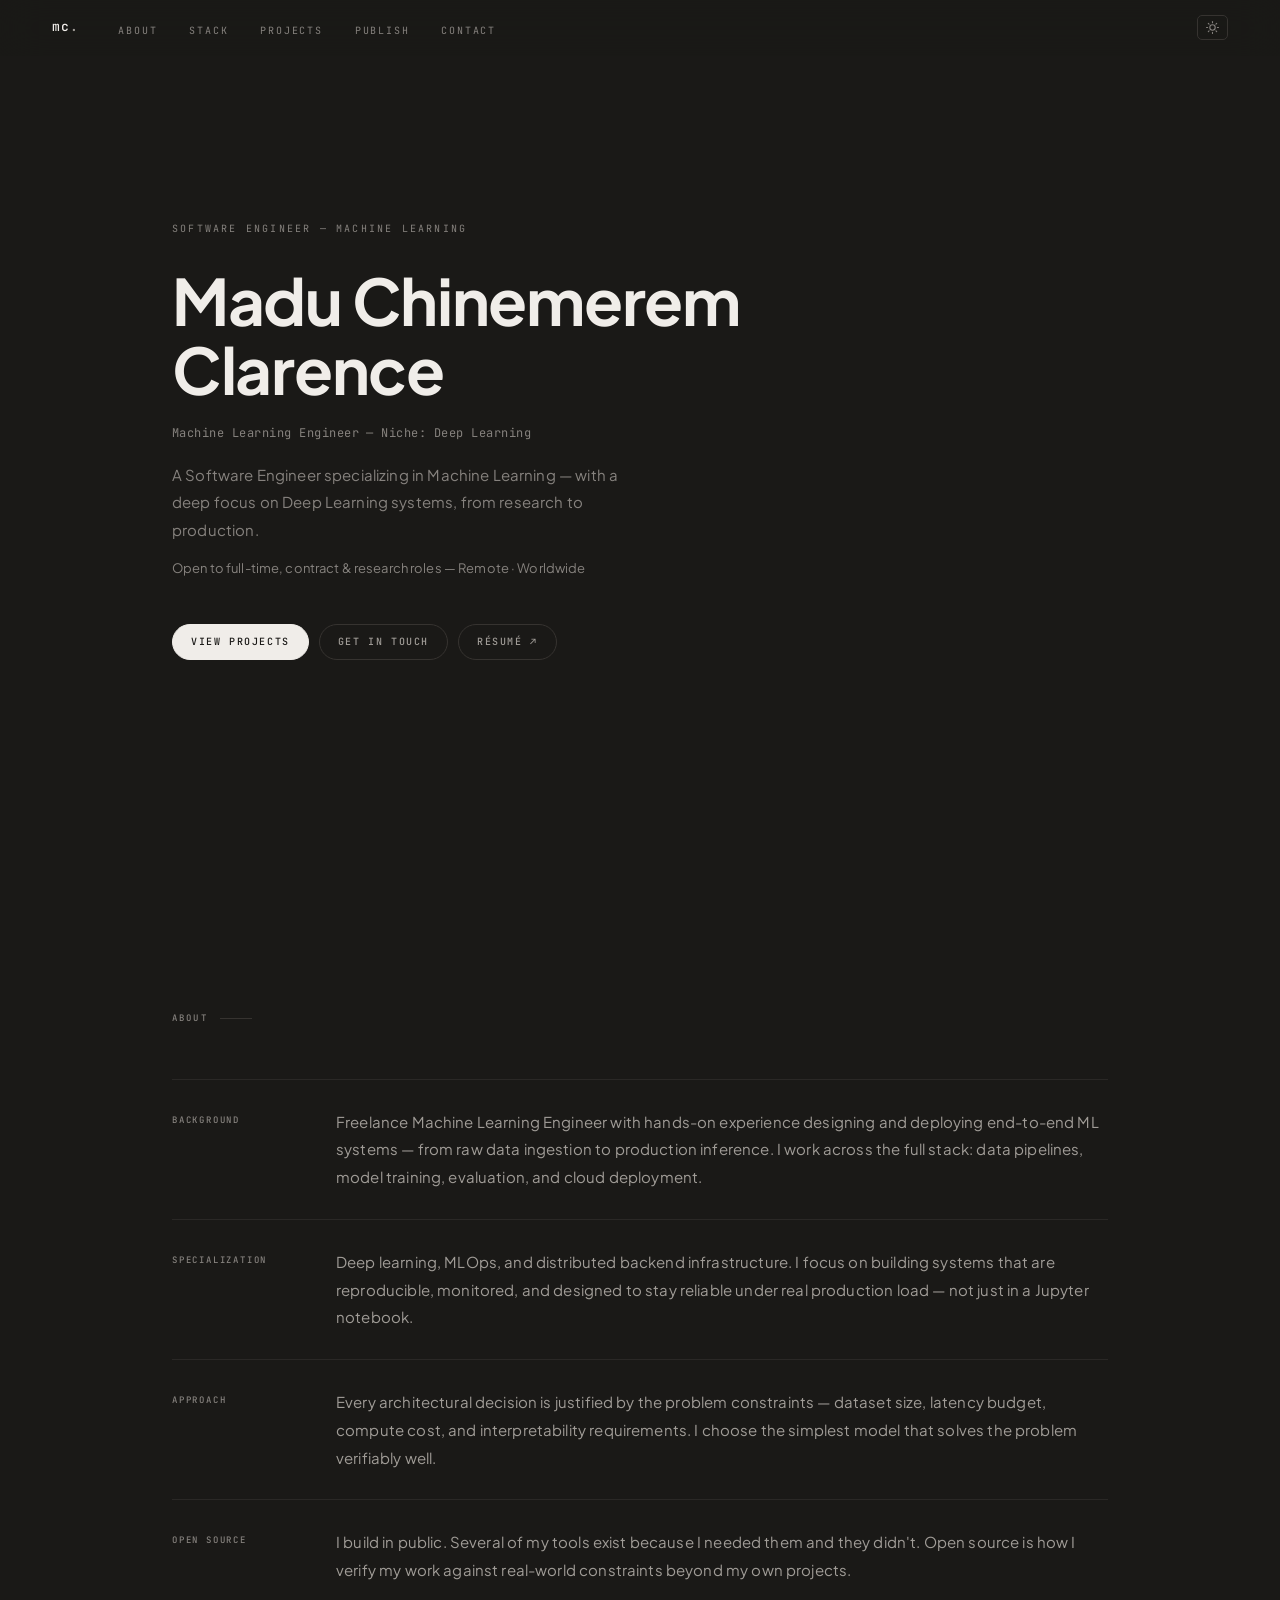
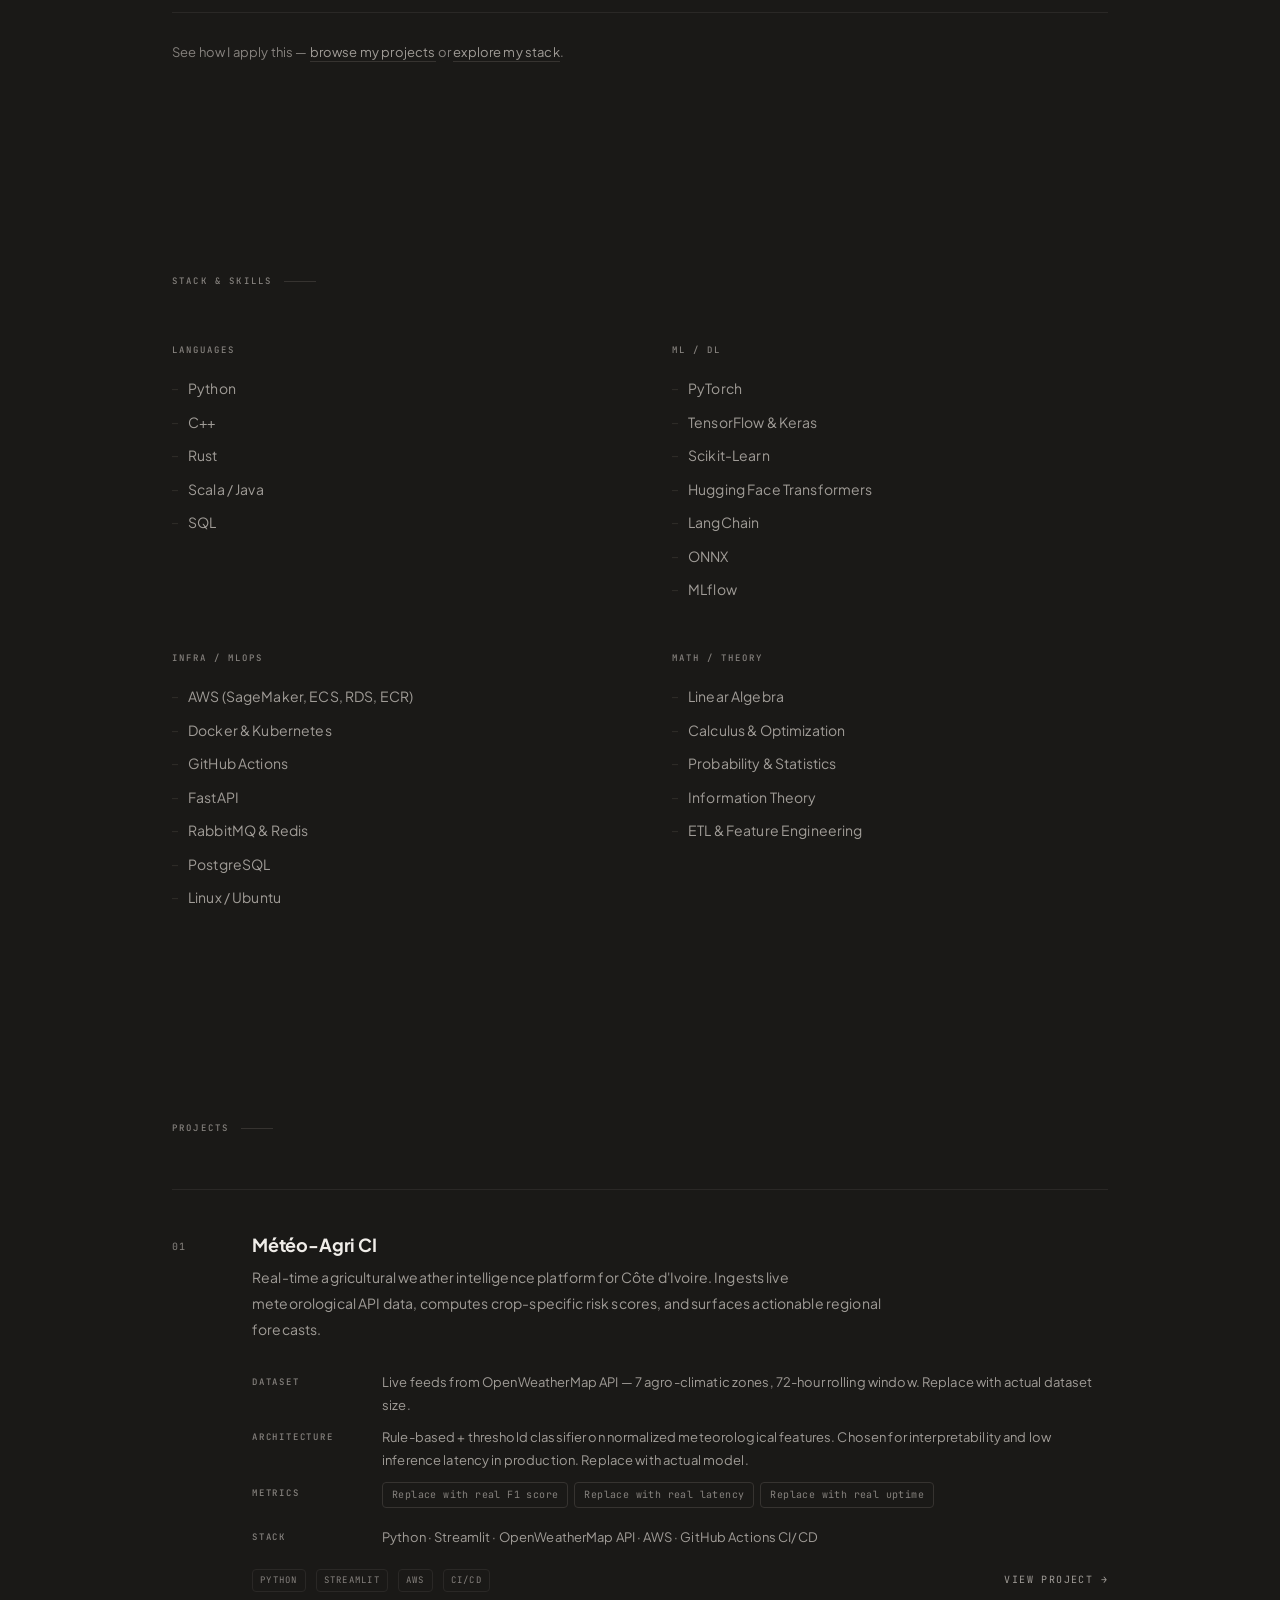
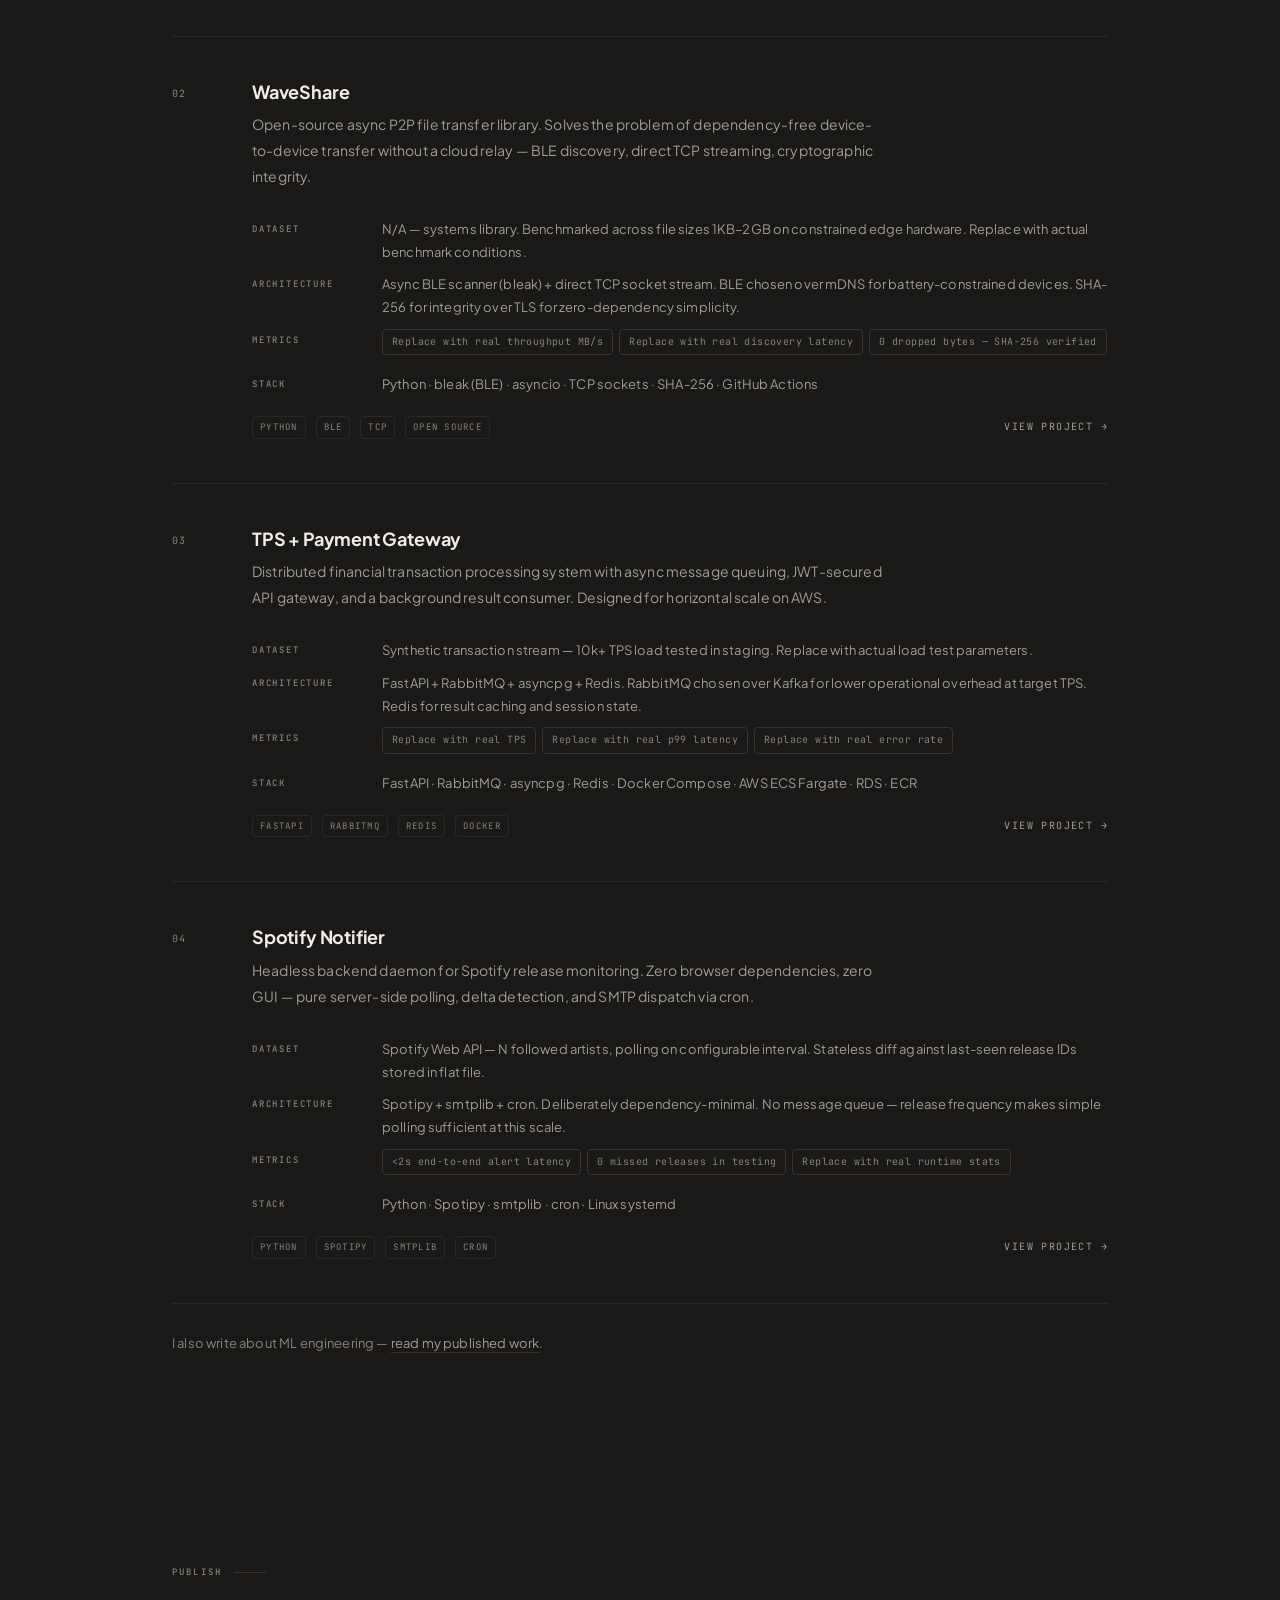
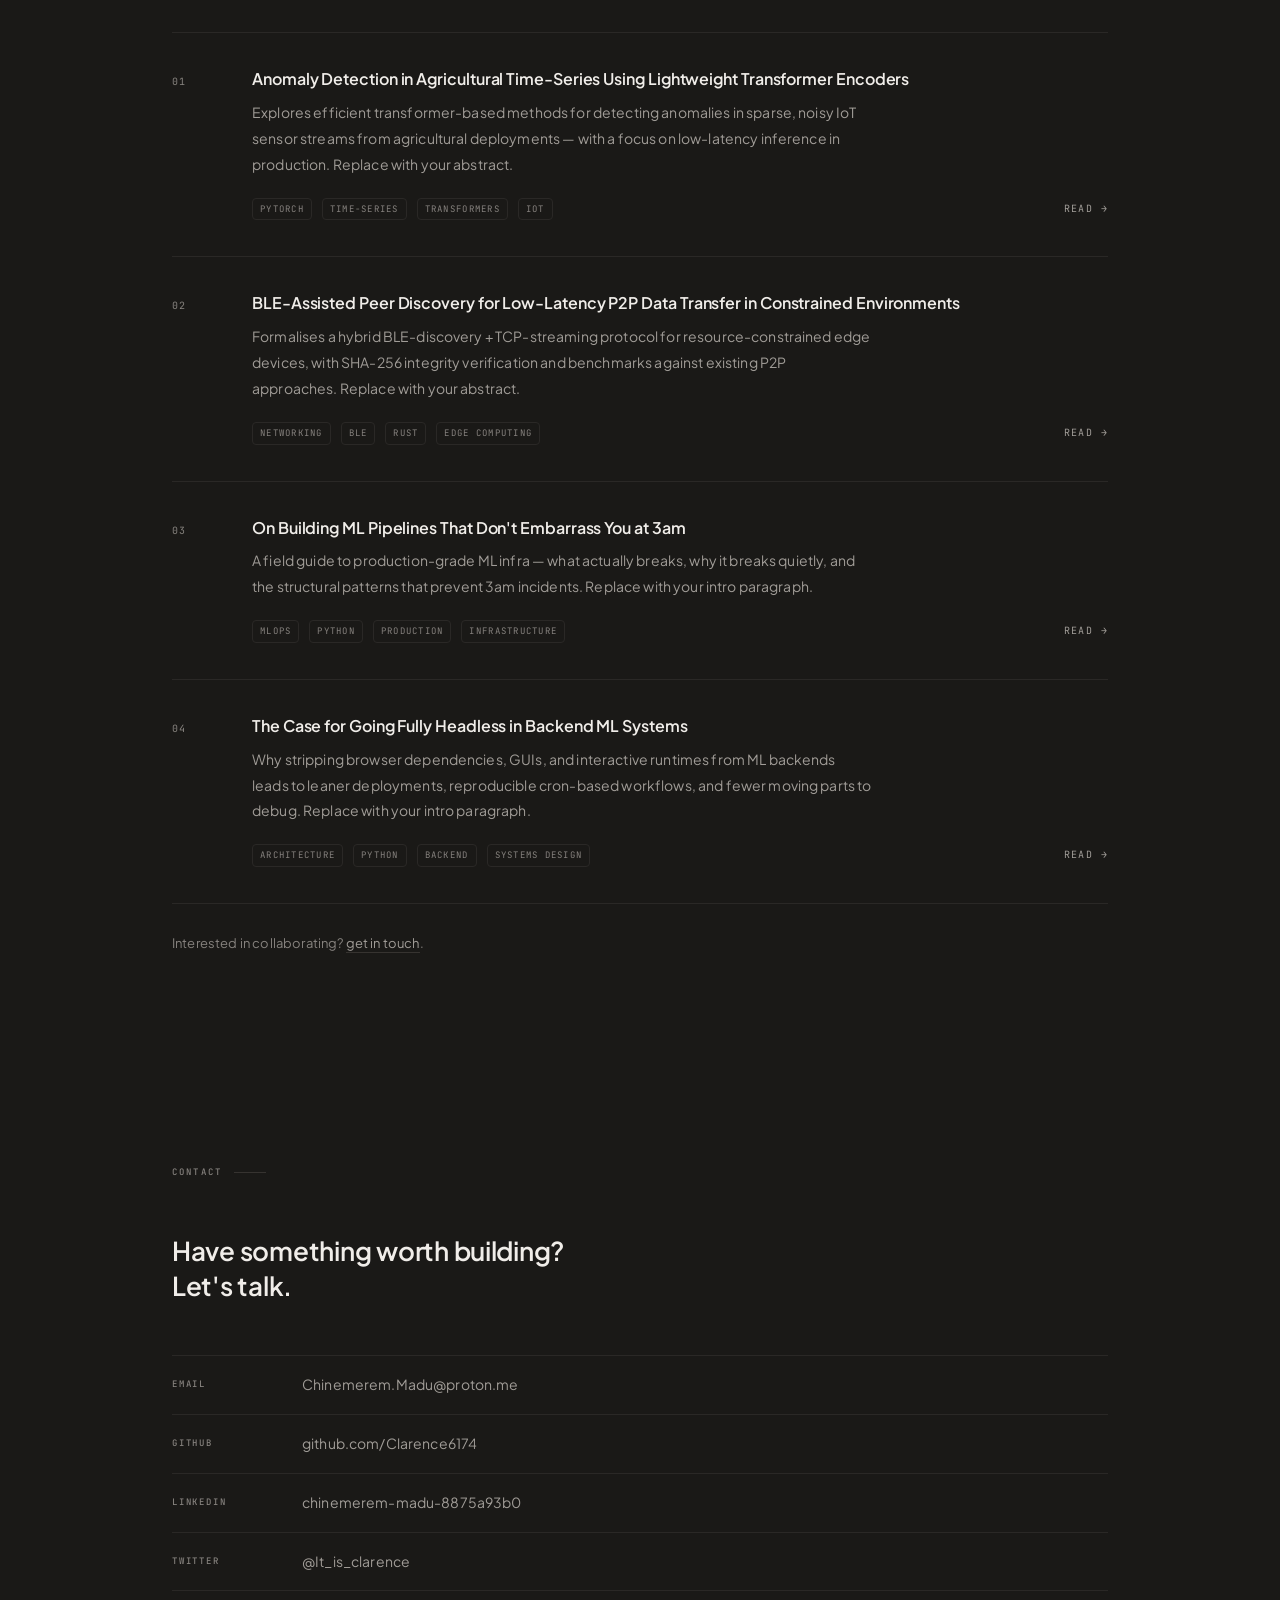
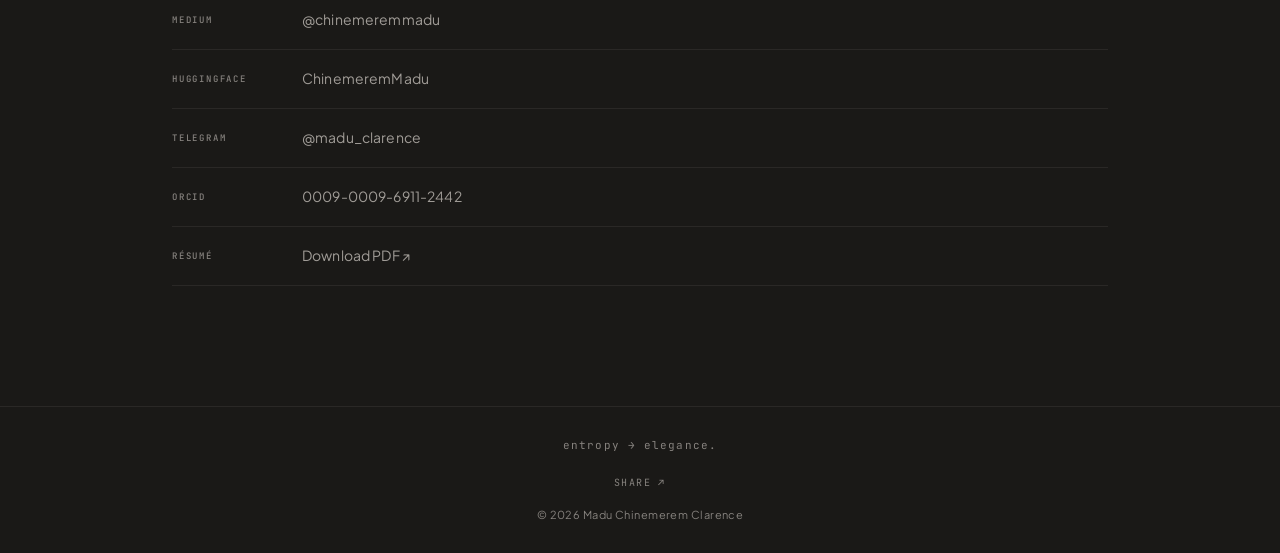
==== index.html @ e1e971b6 "Add llms.txt link to index.html for structured information" ====
<!doctype html>
<html lang="en" data-theme="dark">
  <head>
    <meta charset="UTF-8" />
    <meta name="viewport" content="width=device-width, initial-scale=1.0" />

    <!-- ── TITLE ── -->
    <title>Chinemerem Madu — Machine Learning Engineer</title>

    <!-- ── PRIMARY SEO ── -->
    <meta
      name="description"
      content="Software Engineer · Machine Learning · Deep Learning. End-to-end ML systems, research to production. Open to full-time, contract &amp; research roles."
    />
    <meta
      name="keywords"
      content="Machine Learning Engineer, Freelance ML Engineer, MLOps, Python, Rust, FastAPI, AWS, Docker, AI engineer, deep learning, data pipelines, Chinemerem Madu, Madu Clarence"
    />
    <meta name="author" content="Madu Chinemerem Clarence" />
    <meta
      name="robots"
      content="index, follow, max-snippet:-1, max-image-preview:large, max-video-preview:-1"
    />
    <meta name="referrer" content="no-referrer-when-downgrade" />
    <meta name="format-detection" content="telephone=no" />
    <link rel="canonical" href="https://chinemeremmadu.vercel.app/" />
    <link rel="sitemap" type="application/xml" href="/sitemap.xml" />
    <link rel="llms" type="text/plain" href="/llms.txt" />

    <!-- ── OPEN GRAPH ── -->
    <meta property="og:type" content="website" />
    <meta property="og:url" content="https://chinemeremmadu.vercel.app/" />
    <meta
      property="og:title"
      content="Chinemerem Madu — Freelance Machine Learning Engineer"
    />
    <meta
      property="og:description"
      content="Software Engineer · ML · Deep Learning. End-to-end ML systems from research to production. Open to full-time, contract &amp; research roles."
    />
    <meta
      property="og:image"
      content="https://chinemeremmadu.vercel.app/clarence_icon.png"
    />
    <meta
      property="og:image:secure_url"
      content="https://chinemeremmadu.vercel.app/clarence_icon.png"
    />
    <meta property="og:image:type" content="image/png" />
    <meta property="og:image:width" content="1200" />
    <meta property="og:image:height" content="630" />
    <meta
      property="og:image:alt"
      content="Chinemerem Madu — Freelance ML Engineer portfolio"
    />
    <meta property="og:locale" content="en_US" />
    <meta property="og:site_name" content="Madu Chinemerem Clarence" />

    <!-- ── TWITTER CARD ── -->
    <meta name="twitter:card" content="summary_large_image" />
    <meta name="twitter:site" content="@It_is_clarence" />
    <meta name="twitter:creator" content="@It_is_clarence" />
    <meta
      name="twitter:title"
      content="Chinemerem Madu — Freelance Machine Learning Engineer"
    />
    <meta
      name="twitter:description"
      content="Software Engineer · ML · Deep Learning. End-to-end ML systems from research to production. Open to full-time, contract &amp; research roles."
    />
    <meta
      name="twitter:image"
      content="https://chinemeremmadu.vercel.app/clarence_icon.png"
    />
    <meta
      name="twitter:image:alt"
      content="Chinemerem Madu — Freelance ML Engineer portfolio"
    />

    <!-- ── JSON-LD STRUCTURED DATA ── -->
    <script type="application/ld+json">
      [
        {
          "@context": "https://schema.org",
          "@type": "Person",
          "@id": "https://chinemeremmadu.vercel.app/#person",
          "name": "Madu Chinemerem Clarence",
          "alternateName": ["Chinemerem Madu", "Clarence Madu"],
          "url": "https://chinemeremmadu.vercel.app/",
          "image": "https://chinemeremmadu.vercel.app/clarence_icon.png",
          "sameAs": [
            "https://github.com/Clarence6174",
            "https://www.linkedin.com/in/chinemerem-madu-8875a93b0",
            "https://twitter.com/It_is_clarence",
            "https://medium.com/@chinemeremmadu",
            "https://huggingface.co/ChinemeremMadu",
            "https://orcid.org/0009-0009-6911-2442",
            "https://t.me/madu_clarence"
          ],
          "jobTitle": "Freelance Machine Learning Engineer",
          "worksFor": { "@type": "Organization", "name": "Self-employed" },
          "knowsAbout": [
            "Machine Learning",
            "MLOps",
            "Python",
            "Rust",
            "FastAPI",
            "AWS",
            "Docker",
            "Deep Learning",
            "NLP",
            "Computer Vision"
          ],
          "email": "mailto:Chinemerem.Madu@proton.me",
          "description": "Software Engineer specializing in Machine Learning with a niche in Deep Learning. Builds end-to-end ML systems, production pipelines, and distributed backend infrastructure."
        },
        {
          "@context": "https://schema.org",
          "@type": "WebSite",
          "@id": "https://chinemeremmadu.vercel.app/#website",
          "url": "https://chinemeremmadu.vercel.app/",
          "name": "Madu Chinemerem Clarence",
          "author": { "@id": "https://chinemeremmadu.vercel.app/#person" },
          "inLanguage": "en-US"
        }
      ]
    </script>

    <!-- ── SEARCH CONSOLE ── -->
    <meta
      name="google-site-verification"
      content="XOJqDyBX9UFAQw4oq5O9BoTKcjI_wvlG_3lU-6yihus"
    />
    <!-- Bing: verify via Microsoft Clarity → Settings → Integrations → Bing Webmaster Tools -->

    <!-- ── PERFORMANCE ── -->
    <link rel="preconnect" href="https://fonts.googleapis.com" />
    <link rel="preconnect" href="https://fonts.gstatic.com" crossorigin />
    <link rel="dns-prefetch" href="https://www.clarity.ms" />
    <link rel="dns-prefetch" href="https://github.com" />
    <link rel="dns-prefetch" href="https://huggingface.co" />
    <link rel="dns-prefetch" href="https://medium.com" />

    <!-- Async font load — non-blocking -->
    <link
      rel="stylesheet"
      href="https://fonts.googleapis.com/css2?family=Plus+Jakarta+Sans:ital,wght@0,400;0,500;0,600;0,700;1,400&family=JetBrains+Mono:wght@400;500;600&display=swap"
      media="print"
      onload="this.media = 'all'"
    />
    <noscript>
      <link
        rel="stylesheet"
        href="https://fonts.googleapis.com/css2?family=Plus+Jakarta+Sans:ital,wght@0,400;0,500;0,600;0,700;1,400&family=JetBrains+Mono:wght@400;500;600&display=swap"
      />
    </noscript>

    <!-- ── FAVICON PACKAGE ── -->
    <link rel="icon" type="image/png" sizes="32x32" href="clarence_icon.png" />
    <link rel="icon" type="image/png" sizes="16x16" href="clarence_icon.png" />
    <link rel="apple-touch-icon" sizes="180x180" href="clarence_icon.png" />
    <link rel="shortcut icon" type="image/png" href="clarence_icon.png" />
    <meta name="theme-color" content="#1a1917" />
    <meta
      name="theme-color"
      content="#faf9f7"
      media="(prefers-color-scheme: light)"
    />
    <meta name="msapplication-TileColor" content="#1a1917" />
    <meta name="msapplication-TileImage" content="clarence_icon.png" />

    <!-- ── CRITICAL: theme before first paint (prevents flash) ── -->
    <script>
      (function () {
        var saved = localStorage.getItem("mc-theme") || "dark";
        document.documentElement.setAttribute("data-theme", saved);
      })();
    </script>

    <style>
      /* ─────────────────────────────────────────
       RESET
    ───────────────────────────────────────── */
      *,
      *::before,
      *::after {
        box-sizing: border-box;
        margin: 0;
        padding: 0;
      }

      /* ─────────────────────────────────────────
       TOKENS — DARK
    ───────────────────────────────────────── */
      :root,
      html[data-theme="dark"] {
        --bg: #1a1917;
        --bg-nav: rgba(26, 25, 23, 0.92);
        --text: #f0ede9;
        --text-mid: #a09c97;
        --text-dim: #86827e;
        --border: #2a2826;
        --border-hi: #363330;
      }

      /* ─────────────────────────────────────────
       TOKENS — LIGHT
    ───────────────────────────────────────── */
      html[data-theme="light"] {
        --bg: #faf9f7;
        --bg-nav: rgba(250, 249, 247, 0.93);
        --text: #1a1816;
        --text-mid: #4a4744;
        --text-dim: #5a5754;
        --border: #e0dbd6;
        --border-hi: #ccc8c3;
      }

      /* ─────────────────────────────────────────
       BASE
    ───────────────────────────────────────── */
      html {
        scroll-behavior: smooth;
      }

      body {
        background: var(--bg);
        color: var(--text);
        font-family: "Plus Jakarta Sans", Arial, sans-serif;
        font-size: 16px;
        line-height: 1.85;
        letter-spacing: 0.01em;
        -webkit-font-smoothing: antialiased;
        -moz-osx-font-smoothing: grayscale;
        overflow-x: hidden;
        transition:
          background 0.3s ease,
          color 0.3s ease;
      }

      /* Scrollbar */
      ::-webkit-scrollbar {
        width: 4px;
      }
      ::-webkit-scrollbar-track {
        background: var(--bg);
      }
      ::-webkit-scrollbar-thumb {
        background: var(--border-hi);
        border-radius: 2px;
      }

      /* Selection */
      ::selection {
        background: var(--text);
        color: var(--bg);
      }

      /* ─────────────────────────────────────────
       SKIP LINK
    ───────────────────────────────────────── */
      .skip-link {
        position: absolute;
        top: -100%;
        left: 12px;
        background: var(--text);
        color: var(--bg);
        padding: 8px 16px;
        font-size: 11px;
        font-family: "JetBrains Mono", monospace;
        text-decoration: none;
        z-index: 9999;
      }
      .skip-link:focus {
        top: 12px;
      }

      /* ─────────────────────────────────────────
       NAV
    ───────────────────────────────────────── */
      nav {
        position: fixed;
        top: 0;
        left: 0;
        right: 0;
        z-index: 200;
        display: flex;
        align-items: center;
        justify-content: space-between;
        padding: 0 52px;
        height: 56px;
        background: var(--bg-nav);
        backdrop-filter: blur(20px);
        -webkit-backdrop-filter: blur(20px);
        border-bottom: 1px solid transparent;
        transition:
          border-color 0.3s ease,
          background 0.3s ease;
      }
      nav.scrolled {
        border-bottom-color: var(--border);
      }

      .nav-left {
        display: flex;
        align-items: center;
        gap: 40px;
      }

      .nav-logo {
        font-family: "JetBrains Mono", monospace;
        font-size: 13px;
        font-weight: 500;
        color: var(--text);
        text-decoration: none;
        letter-spacing: 0.06em;
      }
      .nav-logo .dot {
        color: var(--text-mid);
      }

      .nav-links {
        display: flex;
        gap: 32px;
        list-style: none;
      }
      .nav-links a {
        font-family: "JetBrains Mono", monospace;
        font-size: 10px;
        font-weight: 400;
        letter-spacing: 0.18em;
        text-transform: uppercase;
        color: var(--text-dim);
        text-decoration: none;
        transition: color 0.15s;
      }
      .nav-links a:hover {
        color: var(--text);
      }

      /* Theme toggle */
      .theme-toggle {
        background: none;
        border: 1px solid var(--border-hi);
        color: var(--text-dim);
        cursor: pointer;
        padding: 5px 8px;
        display: flex;
        align-items: center;
        justify-content: center;
        border-radius: 5px;
        transition:
          border-color 0.15s,
          color 0.15s;
      }
      .theme-toggle:hover {
        border-color: var(--text-mid);
        color: var(--text);
      }
      .icon-sun,
      .icon-moon {
        display: none;
        width: 13px;
        height: 13px;
      }
      html[data-theme="dark"] .icon-sun {
        display: block;
      }
      html[data-theme="light"] .icon-moon {
        display: block;
      }

      /* ─────────────────────────────────────────
       SECTION WRAPPER
    ───────────────────────────────────────── */
      .section {
        max-width: 1040px;
        margin: 0 auto;
        padding: 100px 52px;
        scroll-margin-top: 56px;
      }

      /* Section label */
      .section-label {
        display: inline-flex;
        align-items: center;
        gap: 12px;
        font-family: "JetBrains Mono", monospace;
        font-size: 9px;
        font-weight: 500;
        letter-spacing: 0.24em;
        text-transform: uppercase;
        color: var(--text-dim);
        margin-bottom: 52px;
      }
      .section-label::after {
        content: "";
        display: block;
        width: 32px;
        height: 1px;
        background: var(--border-hi);
      }

      /* ─────────────────────────────────────────
       BUTTONS — rounded pill
    ───────────────────────────────────────── */
      .btn {
        font-family: "JetBrains Mono", monospace;
        font-size: 10px;
        font-weight: 500;
        letter-spacing: 0.16em;
        text-transform: uppercase;
        text-decoration: none;
        padding: 8px 18px;
        border: 1px solid;
        border-radius: 20px;
        display: inline-block;
        cursor: pointer;
        transition:
          background 0.18s,
          color 0.18s,
          border-color 0.18s;
      }
      .btn-primary {
        background: var(--text);
        color: var(--bg);
        border-color: var(--text);
      }
      .btn-primary:hover {
        background: transparent;
        color: var(--text);
        border-color: var(--text);
      }
      .btn-ghost {
        background: transparent;
        color: var(--text-mid);
        border-color: var(--border-hi);
      }
      .btn-ghost:hover {
        color: var(--text);
        border-color: var(--text-mid);
      }

      /* ─────────────────────────────────────────
       HERO
    ───────────────────────────────────────── */
      #hero {
        min-height: 100vh;
        display: flex;
        flex-direction: column;
        justify-content: center;
        max-width: 1040px;
        margin: 0 auto;
        padding: 80px 52px 100px;
        scroll-margin-top: 56px;
      }

      .hero-eyebrow {
        font-family: "JetBrains Mono", monospace;
        font-size: 10px;
        font-weight: 400;
        letter-spacing: 0.22em;
        text-transform: uppercase;
        color: var(--text-dim);
        margin-bottom: 28px;
      }

      .hero-name {
        font-family: "Plus Jakarta Sans", Arial, sans-serif;
        font-size: clamp(36px, 5.5vw, 64px);
        font-weight: 700;
        line-height: 1.08;
        letter-spacing: -0.02em;
        color: var(--text);
        margin-bottom: 18px;
      }

      .hero-specialization {
        font-family: "JetBrains Mono", monospace;
        font-size: 12px;
        font-weight: 400;
        color: var(--text-dim);
        margin-bottom: 16px;
        letter-spacing: 0.04em;
      }

      .hero-subtitle {
        font-family: "Plus Jakarta Sans", Arial, sans-serif;
        font-size: 15px;
        font-weight: 400;
        color: var(--text-dim);
        letter-spacing: 0.01em;
        max-width: 480px;
        line-height: 1.85;
        margin-bottom: 12px;
      }

      .hero-availability {
        font-family: "Plus Jakarta Sans", Arial, sans-serif;
        font-size: 13px;
        font-weight: 400;
        color: var(--text-dim);
        margin-bottom: 44px;
        letter-spacing: 0.01em;
      }

      .hero-ctas {
        display: flex;
        gap: 10px;
        flex-wrap: wrap;
      }

      /* ─────────────────────────────────────────
       ABOUT — CV rows
    ───────────────────────────────────────── */
      .about-row {
        display: grid;
        grid-template-columns: 140px 1fr;
        gap: 0 24px;
        align-items: start;
        padding: 28px 0;
        border-bottom: 1px solid var(--border);
      }

      .row-label {
        font-family: "JetBrains Mono", monospace;
        font-size: 9px;
        font-weight: 500;
        letter-spacing: 0.2em;
        text-transform: uppercase;
        color: var(--text-dim);
        padding-top: 4px;
      }

      .row-text {
        font-family: "Plus Jakarta Sans", Arial, sans-serif;
        font-size: 15px;
        font-weight: 400;
        color: var(--text-mid);
        line-height: 1.85;
        letter-spacing: 0.01em;
      }

      /* Section CTA link */
      .cta-link {
        color: var(--text-mid);
        text-decoration: none;
        border-bottom: 1px solid var(--border-hi);
        padding-bottom: 1px;
        transition:
          border-color 0.2s,
          color 0.2s;
      }
      .cta-link:hover {
        border-bottom-color: var(--text-mid);
        color: var(--text);
      }

      .section-cta {
        font-family: "Plus Jakarta Sans", Arial, sans-serif;
        font-size: 13px;
        font-weight: 400;
        color: var(--text-dim);
        margin-top: 28px;
        line-height: 1.7;
      }

      /* ─────────────────────────────────────────
       STACK — 2-col grid, flat list
    ───────────────────────────────────────── */
      .stack-grid {
        display: grid;
        grid-template-columns: repeat(2, 1fr);
        gap: 48px 64px;
      }

      .stack-group-title {
        font-family: "JetBrains Mono", monospace;
        font-size: 9px;
        font-weight: 500;
        letter-spacing: 0.22em;
        text-transform: uppercase;
        color: var(--text-dim);
        margin-bottom: 18px;
      }

      .stack-list {
        list-style: none;
        display: flex;
        flex-direction: column;
        gap: 9px;
      }
      .stack-list li {
        font-family: "Plus Jakarta Sans", Arial, sans-serif;
        font-size: 14px;
        font-weight: 400;
        color: var(--text-mid);
        line-height: 1.75;
        padding-left: 16px;
        position: relative;
        letter-spacing: 0.01em;
      }
      .stack-list li::before {
        content: "—";
        position: absolute;
        left: 0;
        font-family: "JetBrains Mono", monospace;
        font-size: 10px;
        color: var(--border-hi);
        top: 5px;
      }

      /* ─────────────────────────────────────────
       PROJECTS — numbered rows, spec sheet
    ───────────────────────────────────────── */
      .project-row {
        display: grid;
        grid-template-columns: 48px 1fr;
        gap: 0 32px;
        padding: 44px 0;
        border-bottom: 1px solid var(--border);
      }

      .project-num {
        font-family: "JetBrains Mono", monospace;
        font-size: 10px;
        font-weight: 400;
        color: var(--text-dim);
        letter-spacing: 0.1em;
        padding-top: 4px;
      }

      .project-name {
        font-family: "Plus Jakarta Sans", Arial, sans-serif;
        font-size: 18px;
        font-weight: 700;
        color: var(--text);
        margin-bottom: 10px;
        letter-spacing: -0.01em;
        line-height: 1.2;
      }

      .project-desc {
        font-family: "Plus Jakarta Sans", Arial, sans-serif;
        font-size: 14px;
        font-weight: 400;
        color: var(--text-mid);
        line-height: 1.85;
        margin-bottom: 28px;
        max-width: 640px;
        letter-spacing: 0.01em;
      }

      /* Spec sheet field row */
      .spec-row {
        display: grid;
        grid-template-columns: 110px 1fr;
        gap: 0 20px;
        margin-bottom: 10px;
        align-items: start;
      }

      .spec-label {
        font-family: "JetBrains Mono", monospace;
        font-size: 9px;
        font-weight: 500;
        letter-spacing: 0.2em;
        text-transform: uppercase;
        color: var(--text-dim);
        padding-top: 3px;
      }

      .spec-value {
        font-family: "Plus Jakarta Sans", Arial, sans-serif;
        font-size: 13px;
        font-weight: 400;
        color: var(--text-mid);
        line-height: 1.75;
        letter-spacing: 0.01em;
      }

      /* Metrics row */
      .metrics-wrap {
        display: flex;
        flex-wrap: wrap;
        gap: 6px;
      }
      .metric-pill {
        font-family: "JetBrains Mono", monospace;
        font-size: 10px;
        font-weight: 400;
        color: var(--text-dim);
        border: 1px solid var(--border-hi);
        padding: 3px 9px;
        border-radius: 4px;
        letter-spacing: 0.04em;
      }

      /* Tags + link row */
      .project-footer {
        display: flex;
        align-items: center;
        gap: 10px;
        flex-wrap: wrap;
        margin-top: 20px;
      }
      .tag {
        font-family: "JetBrains Mono", monospace;
        font-size: 9px;
        letter-spacing: 0.14em;
        text-transform: uppercase;
        color: var(--text-dim);
        border: 1px solid var(--border);
        padding: 2px 7px;
        border-radius: 4px;
      }

      .project-link {
        font-family: "JetBrains Mono", monospace;
        font-size: 10px;
        letter-spacing: 0.14em;
        text-transform: uppercase;
        color: var(--text-mid);
        text-decoration: none;
        display: inline-flex;
        align-items: center;
        gap: 5px;
        margin-left: auto;
        transition: color 0.15s;
      }
      .project-link:hover {
        color: var(--text);
      }

      /* ─────────────────────────────────────────
       PUBLISH — numbered rows, lighter
    ───────────────────────────────────────── */
      .publish-row {
        display: grid;
        grid-template-columns: 48px 1fr;
        gap: 0 32px;
        padding: 36px 0;
        border-bottom: 1px solid var(--border);
      }

      .publish-name {
        font-family: "Plus Jakarta Sans", Arial, sans-serif;
        font-size: 16px;
        font-weight: 600;
        color: var(--text);
        margin-bottom: 10px;
        line-height: 1.3;
        letter-spacing: -0.005em;
      }

      .publish-desc {
        font-family: "Plus Jakarta Sans", Arial, sans-serif;
        font-size: 14px;
        font-weight: 400;
        color: var(--text-mid);
        line-height: 1.85;
        margin-bottom: 20px;
        max-width: 620px;
        letter-spacing: 0.01em;
      }

      .publish-footer {
        display: flex;
        align-items: center;
        gap: 10px;
        flex-wrap: wrap;
      }

      .publish-link {
        font-family: "JetBrains Mono", monospace;
        font-size: 10px;
        letter-spacing: 0.14em;
        text-transform: uppercase;
        color: var(--text-mid);
        text-decoration: none;
        display: inline-flex;
        align-items: center;
        gap: 5px;
        margin-left: auto;
        transition: color 0.15s;
      }
      .publish-link:hover {
        color: var(--text);
      }

      /* ─────────────────────────────────────────
       CONTACT
    ───────────────────────────────────────── */
      .contact-intro {
        font-family: "Plus Jakarta Sans", Arial, sans-serif;
        font-size: 26px;
        font-weight: 600;
        color: var(--text);
        line-height: 1.35;
        max-width: 440px;
        margin-bottom: 52px;
        letter-spacing: -0.01em;
      }

      .contact-row {
        display: grid;
        grid-template-columns: 110px 1fr;
        gap: 0 20px;
        align-items: center;
        padding: 16px 0;
        border-bottom: 1px solid var(--border);
        text-decoration: none;
      }

      .contact-key {
        font-family: "JetBrains Mono", monospace;
        font-size: 9px;
        font-weight: 500;
        letter-spacing: 0.2em;
        text-transform: uppercase;
        color: var(--text-dim);
        transition: color 0.15s;
      }

      .contact-val {
        font-family: "Plus Jakarta Sans", Arial, sans-serif;
        font-size: 14px;
        font-weight: 400;
        color: var(--text-mid);
        letter-spacing: 0.01em;
        transition: color 0.15s;
      }

      .contact-row:hover .contact-key,
      .contact-row:hover .contact-val {
        color: var(--text);
      }

      /* ─────────────────────────────────────────
       FOOTER
    ───────────────────────────────────────── */
      footer {
        border-top: 1px solid var(--border);
        padding: 28px 52px;
        display: flex;
        flex-direction: column;
        align-items: center;
        gap: 10px;
      }

      .footer-mark {
        font-family: "JetBrains Mono", monospace;
        font-size: 11px;
        color: var(--text-dim);
        letter-spacing: 0.1em;
      }

      .footer-copy {
        font-family: "Plus Jakarta Sans", Arial, sans-serif;
        font-size: 11px;
        color: var(--text-dim);
        letter-spacing: 0.04em;
      }

      /* ─────────────────────────────────────────
       SHARE
    ───────────────────────────────────────── */
      .share-wrap {
        position: relative;
        display: inline-block;
      }

      .share-btn {
        font-family: "JetBrains Mono", monospace;
        font-size: 10px;
        font-weight: 400;
        letter-spacing: 0.14em;
        text-transform: uppercase;
        color: var(--text-dim);
        background: none;
        border: none;
        cursor: pointer;
        padding: 0;
        transition: color 0.15s;
      }
      .share-btn:hover {
        color: var(--text);
      }

      .share-dropdown {
        display: none;
        position: absolute;
        bottom: calc(100% + 16px);
        left: 50%;
        transform: translateX(-50%);
        background: var(--bg);
        border-top: 1px solid var(--border);
        min-width: 190px;
        z-index: 300;
      }
      .share-dropdown.open {
        display: block;
      }

      .share-option {
        display: flex;
        align-items: center;
        gap: 14px;
        padding: 12px 0;
        border-bottom: 1px solid var(--border);
        font-family: "Plus Jakarta Sans", Arial, sans-serif;
        font-size: 13px;
        font-weight: 400;
        color: var(--text-mid);
        text-decoration: none;
        cursor: pointer;
        background: none;
        width: 100%;
        text-align: left;
        transition: color 0.15s;
        letter-spacing: 0.01em;
      }
      .share-option:last-of-type {
        border-bottom: none;
      }
      .share-option:hover {
        color: var(--text);
      }
      .share-option svg {
        opacity: 0.45;
        flex-shrink: 0;
        transition: opacity 0.15s;
      }
      .share-option:hover svg {
        opacity: 0.9;
      }

      .copy-confirm {
        font-family: "JetBrains Mono", monospace;
        font-size: 9px;
        letter-spacing: 0.16em;
        text-transform: uppercase;
        color: var(--text-dim);
        padding: 8px 0 2px;
        display: none;
        text-align: left;
      }
      .copy-confirm.show {
        display: block;
      }

      /* ─────────────────────────────────────────
       RESPONSIVE
    ───────────────────────────────────────── */
      @media (max-width: 768px) {
        nav {
          padding: 0 20px;
        }
        .nav-links {
          gap: 18px;
        }
        #hero,
        .section {
          padding-left: 22px;
          padding-right: 22px;
        }
        #hero {
          padding-top: 80px;
        }
        .hero-name {
          font-size: 36px;
        }
        .about-row {
          grid-template-columns: 1fr;
          gap: 8px;
        }
        .stack-grid {
          grid-template-columns: 1fr;
          gap: 36px;
        }
        .project-row,
        .publish-row {
          grid-template-columns: 1fr;
          gap: 8px;
        }
        .project-num {
          display: none;
        }
        .spec-row {
          grid-template-columns: 90px 1fr;
        }
        .contact-row {
          grid-template-columns: 90px 1fr;
        }
        footer {
          padding: 22px;
        }
      }
    </style>
  </head>

  <!-- Critical above-fold styles — zero external dependency first paint -->
  <style id="crit">
    #hero,
    nav {
      opacity: 1;
    }
    .hero-eyebrow,
    .hero-name,
    .hero-specialization,
    .hero-subtitle,
    .hero-availability,
    .hero-ctas {
      opacity: 1;
    }
    nav {
      display: flex;
      align-items: center;
      justify-content: space-between;
      padding: 0 52px;
      height: 56px;
      position: fixed;
      top: 0;
      left: 0;
      right: 0;
      z-index: 200;
      background: var(--bg-nav);
    }
    .nav-logo {
      font-size: 13px;
      font-weight: 500;
      color: var(--text);
      text-decoration: none;
      letter-spacing: 0.06em;
    }
    .hero-name {
      font-size: clamp(36px, 5.5vw, 64px);
      font-weight: 700;
      line-height: 1.08;
      letter-spacing: -0.02em;
      color: var(--text);
      margin-bottom: 18px;
    }
  </style>
  <body itemscope itemtype="https://schema.org/WebPage">
    <a href="#main-content" class="skip-link" title="Skip to main content"
      >Skip to main content</a
    >

    <!-- ── NAV ── -->
    <nav id="nav" aria-label="Primary navigation">
      <div class="nav-left">
        <a
          href="#hero"
          class="nav-logo"
          title="Madu Chinemerem Clarence — home"
        >
          mc<span class="dot">.</span>
        </a>
        <ul class="nav-links">
          <li><a href="#about" title="About Chinemerem Madu">About</a></li>
          <li><a href="#stack" title="Tech Stack and Skills">Stack</a></li>
          <li>
            <a href="#projects" title="ML Engineering Projects">Projects</a>
          </li>
          <li><a href="#publish" title="Published Work">Publish</a></li>
          <li>
            <a href="#contact" title="Contact Chinemerem Madu">Contact</a>
          </li>
        </ul>
      </div>
      <button
        type="button"
        class="theme-toggle"
        id="themeToggle"
        aria-label="Toggle light/dark theme"
      >
        <svg
          class="icon-sun"
          viewBox="0 0 24 24"
          fill="none"
          stroke="currentColor"
          stroke-width="2"
          stroke-linecap="round"
          stroke-linejoin="round"
          aria-hidden="true"
        >
          <circle cx="12" cy="12" r="5" />
          <line x1="12" y1="1" x2="12" y2="3" />
          <line x1="12" y1="21" x2="12" y2="23" />
          <line x1="4.22" y1="4.22" x2="5.64" y2="5.64" />
          <line x1="18.36" y1="18.36" x2="19.78" y2="19.78" />
          <line x1="1" y1="12" x2="3" y2="12" />
          <line x1="21" y1="12" x2="23" y2="12" />
          <line x1="4.22" y1="19.78" x2="5.64" y2="18.36" />
          <line x1="18.36" y1="5.64" x2="19.78" y2="4.22" />
        </svg>
        <svg
          class="icon-moon"
          viewBox="0 0 24 24"
          fill="none"
          stroke="currentColor"
          stroke-width="2"
          stroke-linecap="round"
          stroke-linejoin="round"
          aria-hidden="true"
        >
          <path d="M21 12.79A9 9 0 1 1 11.21 3 7 7 0 0 0 21 12.79z" />
        </svg>
      </button>
    </nav>

    <main id="main-content">
      <!-- ── HERO ── -->
      <section id="hero" aria-label="Introduction">
        <p class="hero-eyebrow">Software Engineer — Machine Learning</p>
        <h1 class="hero-name" itemprop="name">Madu Chinemerem<br />Clarence</h1>
        <p class="hero-specialization">
          Machine Learning Engineer &mdash; Niche: Deep Learning
        </p>
        <p class="hero-subtitle">
          A Software Engineer specializing in Machine Learning — with a deep
          focus on Deep Learning systems, from research to production.
        </p>
        <p class="hero-availability">
          Open to full-time, contract &amp; research roles — Remote · Worldwide
        </p>
        <div class="hero-ctas">
          <a
            href="#projects"
            class="btn btn-primary"
            title="View ML Engineering Projects"
            >View Projects</a
          >
          <a href="#contact" class="btn btn-ghost" title="Get in Touch"
            >Get in Touch</a
          >
          <a
            href="resume.pdf"
            target="_blank"
            rel="noopener"
            class="btn btn-ghost"
            title="Download Resume PDF"
            >Résumé ↗</a
          >
        </div>
      </section>

      <!-- ── ABOUT ── -->
      <section id="about" class="section" aria-labelledby="about-label">
        <h2 class="section-label" id="about-label">About</h2>
        <div style="border-top: 1px solid var(--border)">
          <div class="about-row">
            <span class="row-label">Background</span>
            <p class="row-text">
              Freelance Machine Learning Engineer with hands-on experience
              designing and deploying end-to-end ML systems — from raw data
              ingestion to production inference. I work across the full stack:
              data pipelines, model training, evaluation, and cloud deployment.
            </p>
          </div>

          <div class="about-row">
            <span class="row-label">Specialization</span>
            <p class="row-text">
              Deep learning, MLOps, and distributed backend infrastructure. I
              focus on building systems that are reproducible, monitored, and
              designed to stay reliable under real production load — not just in
              a Jupyter notebook.
            </p>
          </div>

          <div class="about-row">
            <span class="row-label">Approach</span>
            <p class="row-text">
              Every architectural decision is justified by the problem
              constraints — dataset size, latency budget, compute cost, and
              interpretability requirements. I choose the simplest model that
              solves the problem verifiably well.
            </p>
          </div>

          <div class="about-row">
            <span class="row-label">Open Source</span>
            <p class="row-text">
              I build in public. Several of my tools exist because I needed them
              and they didn't. Open source is how I verify my work against
              real-world constraints beyond my own projects.
            </p>
          </div>
        </div>
        <p class="section-cta">
          See how I apply this —
          <a
            href="#projects"
            class="cta-link"
            title="View ML Engineering Projects"
            >browse my projects</a
          >
          or
          <a href="#stack" class="cta-link" title="View Tech Stack"
            >explore my stack</a
          >.
        </p>
      </section>

      <!-- ── STACK ── -->
      <section id="stack" class="section" aria-labelledby="stack-label">
        <h2 class="section-label" id="stack-label">Stack &amp; Skills</h2>
        <div class="stack-grid">
          <div>
            <h3 class="stack-group-title">Languages</h3>
            <ul class="stack-list">
              <li>Python</li>
              <li>C++</li>
              <li>Rust</li>
              <li>Scala / Java</li>
              <li>SQL</li>
            </ul>
          </div>

          <div>
            <h3 class="stack-group-title">ML / DL</h3>
            <ul class="stack-list">
              <li>PyTorch</li>
              <li>TensorFlow &amp; Keras</li>
              <li>Scikit-Learn</li>
              <li>Hugging Face Transformers</li>
              <li>LangChain</li>
              <li>ONNX</li>
              <li>MLflow</li>
            </ul>
          </div>

          <div>
            <h3 class="stack-group-title">Infra / MLOps</h3>
            <ul class="stack-list">
              <li>AWS (SageMaker, ECS, RDS, ECR)</li>
              <li>Docker &amp; Kubernetes</li>
              <li>GitHub Actions</li>
              <li>FastAPI</li>
              <li>RabbitMQ &amp; Redis</li>
              <li>PostgreSQL</li>
              <li>Linux / Ubuntu</li>
            </ul>
          </div>

          <div>
            <h3 class="stack-group-title">Math / Theory</h3>
            <ul class="stack-list">
              <li>Linear Algebra</li>
              <li>Calculus &amp; Optimization</li>
              <li>Probability &amp; Statistics</li>
              <li>Information Theory</li>
              <li>ETL &amp; Feature Engineering</li>
            </ul>
          </div>
        </div>
      </section>

      <!-- ── PROJECTS ── -->
      <section id="projects" class="section" aria-labelledby="projects-label">
        <h2 class="section-label" id="projects-label">Projects</h2>
        <div style="border-top: 1px solid var(--border)">
          <!-- 01 -->
          <article class="project-row">
            <span class="project-num">01</span>
            <div>
              <h3 class="project-name">Météo-Agri CI</h3>
              <p class="project-desc">
                Real-time agricultural weather intelligence platform for Côte
                d'Ivoire. Ingests live meteorological API data, computes
                crop-specific risk scores, and surfaces actionable regional
                forecasts.
              </p>

              <div class="spec-row">
                <span class="spec-label">Dataset</span>
                <span class="spec-value"
                  >Live feeds from OpenWeatherMap API — 7 agro-climatic zones,
                  72-hour rolling window. Replace with actual dataset
                  size.</span
                >
              </div>
              <div class="spec-row">
                <span class="spec-label">Architecture</span>
                <span class="spec-value"
                  >Rule-based + threshold classifier on normalized
                  meteorological features. Chosen for interpretability and low
                  inference latency in production. Replace with actual
                  model.</span
                >
              </div>
              <div class="spec-row" style="margin-bottom: 18px">
                <span class="spec-label">Metrics</span>
                <div class="metrics-wrap">
                  <span class="metric-pill">Replace with real F1 score</span>
                  <span class="metric-pill">Replace with real latency</span>
                  <span class="metric-pill">Replace with real uptime</span>
                </div>
              </div>
              <div class="spec-row">
                <span class="spec-label">Stack</span>
                <span class="spec-value"
                  >Python · Streamlit · OpenWeatherMap API · AWS · GitHub
                  Actions CI/CD</span
                >
              </div>

              <div class="project-footer">
                <span class="tag">Python</span
                ><span class="tag">Streamlit</span> <span class="tag">AWS</span
                ><span class="tag">CI/CD</span>
                <a href="#" class="project-link" title="View Météo-Agri CI"
                  >View project →</a
                >
              </div>
            </div>
          </article>

          <!-- 02 -->
          <article class="project-row">
            <span class="project-num">02</span>
            <div>
              <h3 class="project-name">WaveShare</h3>
              <p class="project-desc">
                Open-source async P2P file transfer library. Solves the problem
                of dependency-free device-to-device transfer without a cloud
                relay — BLE discovery, direct TCP streaming, cryptographic
                integrity.
              </p>

              <div class="spec-row">
                <span class="spec-label">Dataset</span>
                <span class="spec-value"
                  >N/A — systems library. Benchmarked across file sizes 1KB–2GB
                  on constrained edge hardware. Replace with actual benchmark
                  conditions.</span
                >
              </div>
              <div class="spec-row">
                <span class="spec-label">Architecture</span>
                <span class="spec-value"
                  >Async BLE scanner (bleak) + direct TCP socket stream. BLE
                  chosen over mDNS for battery-constrained devices. SHA-256 for
                  integrity over TLS for zero-dependency simplicity.</span
                >
              </div>
              <div class="spec-row" style="margin-bottom: 18px">
                <span class="spec-label">Metrics</span>
                <div class="metrics-wrap">
                  <span class="metric-pill"
                    >Replace with real throughput MB/s</span
                  >
                  <span class="metric-pill"
                    >Replace with real discovery latency</span
                  >
                  <span class="metric-pill"
                    >0 dropped bytes — SHA-256 verified</span
                  >
                </div>
              </div>
              <div class="spec-row">
                <span class="spec-label">Stack</span>
                <span class="spec-value"
                  >Python · bleak (BLE) · asyncio · TCP sockets · SHA-256 ·
                  GitHub Actions</span
                >
              </div>

              <div class="project-footer">
                <span class="tag">Python</span><span class="tag">BLE</span>
                <span class="tag">TCP</span><span class="tag">Open Source</span>
                <a href="#" class="project-link" title="View WaveShare"
                  >View project →</a
                >
              </div>
            </div>
          </article>

          <!-- 03 -->
          <article class="project-row">
            <span class="project-num">03</span>
            <div>
              <h3 class="project-name">TPS + Payment Gateway</h3>
              <p class="project-desc">
                Distributed financial transaction processing system with async
                message queuing, JWT-secured API gateway, and a background
                result consumer. Designed for horizontal scale on AWS.
              </p>

              <div class="spec-row">
                <span class="spec-label">Dataset</span>
                <span class="spec-value"
                  >Synthetic transaction stream — 10k+ TPS load tested in
                  staging. Replace with actual load test parameters.</span
                >
              </div>
              <div class="spec-row">
                <span class="spec-label">Architecture</span>
                <span class="spec-value"
                  >FastAPI + RabbitMQ + asyncpg + Redis. RabbitMQ chosen over
                  Kafka for lower operational overhead at target TPS. Redis for
                  result caching and session state.</span
                >
              </div>
              <div class="spec-row" style="margin-bottom: 18px">
                <span class="spec-label">Metrics</span>
                <div class="metrics-wrap">
                  <span class="metric-pill">Replace with real TPS</span>
                  <span class="metric-pill">Replace with real p99 latency</span>
                  <span class="metric-pill">Replace with real error rate</span>
                </div>
              </div>
              <div class="spec-row">
                <span class="spec-label">Stack</span>
                <span class="spec-value"
                  >FastAPI · RabbitMQ · asyncpg · Redis · Docker Compose · AWS
                  ECS Fargate · RDS · ECR</span
                >
              </div>

              <div class="project-footer">
                <span class="tag">FastAPI</span
                ><span class="tag">RabbitMQ</span> <span class="tag">Redis</span
                ><span class="tag">Docker</span>
                <a href="#" class="project-link" title="View TPS project"
                  >View project →</a
                >
              </div>
            </div>
          </article>

          <!-- 04 -->
          <article class="project-row">
            <span class="project-num">04</span>
            <div>
              <h3 class="project-name">Spotify Notifier</h3>
              <p class="project-desc">
                Headless backend daemon for Spotify release monitoring. Zero
                browser dependencies, zero GUI — pure server-side polling, delta
                detection, and SMTP dispatch via cron.
              </p>

              <div class="spec-row">
                <span class="spec-label">Dataset</span>
                <span class="spec-value"
                  >Spotify Web API — N followed artists, polling on configurable
                  interval. Stateless diff against last-seen release IDs stored
                  in flat file.</span
                >
              </div>
              <div class="spec-row">
                <span class="spec-label">Architecture</span>
                <span class="spec-value"
                  >Spotipy + smtplib + cron. Deliberately dependency-minimal. No
                  message queue — release frequency makes simple polling
                  sufficient at this scale.</span
                >
              </div>
              <div class="spec-row" style="margin-bottom: 18px">
                <span class="spec-label">Metrics</span>
                <div class="metrics-wrap">
                  <span class="metric-pill"
                    >&lt;2s end-to-end alert latency</span
                  >
                  <span class="metric-pill">0 missed releases in testing</span>
                  <span class="metric-pill"
                    >Replace with real runtime stats</span
                  >
                </div>
              </div>
              <div class="spec-row">
                <span class="spec-label">Stack</span>
                <span class="spec-value"
                  >Python · Spotipy · smtplib · cron · Linux systemd</span
                >
              </div>

              <div class="project-footer">
                <span class="tag">Python</span><span class="tag">Spotipy</span>
                <span class="tag">smtplib</span><span class="tag">Cron</span>
                <a href="#" class="project-link" title="View Spotify Notifier"
                  >View project →</a
                >
              </div>
            </div>
          </article>
        </div>
        <p class="section-cta">
          I also write about ML engineering —
          <a href="#publish" class="cta-link" title="Read published work"
            >read my published work</a
          >.
        </p>
      </section>

      <!-- ── PUBLISH ── -->
      <section id="publish" class="section" aria-labelledby="publish-label">
        <h2 class="section-label" id="publish-label">Publish</h2>
        <div style="border-top: 1px solid var(--border)">
          <article class="publish-row">
            <span class="project-num">01</span>
            <div>
              <h3 class="publish-name">
                Anomaly Detection in Agricultural Time-Series Using Lightweight
                Transformer Encoders
              </h3>
              <p class="publish-desc">
                Explores efficient transformer-based methods for detecting
                anomalies in sparse, noisy IoT sensor streams from agricultural
                deployments — with a focus on low-latency inference in
                production. Replace with your abstract.
              </p>
              <div class="publish-footer">
                <span class="tag">PyTorch</span
                ><span class="tag">Time-Series</span>
                <span class="tag">Transformers</span
                ><span class="tag">IoT</span>
                <a href="#" class="publish-link" title="View publish 01"
                  >Read →</a
                >
              </div>
            </div>
          </article>

          <article class="publish-row">
            <span class="project-num">02</span>
            <div>
              <h3 class="publish-name">
                BLE-Assisted Peer Discovery for Low-Latency P2P Data Transfer in
                Constrained Environments
              </h3>
              <p class="publish-desc">
                Formalises a hybrid BLE-discovery + TCP-streaming protocol for
                resource-constrained edge devices, with SHA-256 integrity
                verification and benchmarks against existing P2P approaches.
                Replace with your abstract.
              </p>
              <div class="publish-footer">
                <span class="tag">Networking</span><span class="tag">BLE</span>
                <span class="tag">Rust</span
                ><span class="tag">Edge Computing</span>
                <a
                  href="https://chinemeremmadu.medium.com/ble-assisted-peer-discovery-for-low-latency-p2p-data-transfer-in-constrained-edge-environments-9a761520811f"
                  target="_blank"
                  rel="noopener noreferrer"
                  class="publish-link"
                  title="Read BLE paper on Medium"
                  >Read →</a
                >
              </div>
            </div>
          </article>

          <article class="publish-row">
            <span class="project-num">03</span>
            <div>
              <h3 class="publish-name">
                On Building ML Pipelines That Don't Embarrass You at 3am
              </h3>
              <p class="publish-desc">
                A field guide to production-grade ML infra — what actually
                breaks, why it breaks quietly, and the structural patterns that
                prevent 3am incidents. Replace with your intro paragraph.
              </p>
              <div class="publish-footer">
                <span class="tag">MLOps</span><span class="tag">Python</span>
                <span class="tag">Production</span
                ><span class="tag">Infrastructure</span>
                <a href="#" class="publish-link" title="View publish 03"
                  >Read →</a
                >
              </div>
            </div>
          </article>

          <article class="publish-row">
            <span class="project-num">04</span>
            <div>
              <h3 class="publish-name">
                The Case for Going Fully Headless in Backend ML Systems
              </h3>
              <p class="publish-desc">
                Why stripping browser dependencies, GUIs, and interactive
                runtimes from ML backends leads to leaner deployments,
                reproducible cron-based workflows, and fewer moving parts to
                debug. Replace with your intro paragraph.
              </p>
              <div class="publish-footer">
                <span class="tag">Architecture</span
                ><span class="tag">Python</span> <span class="tag">Backend</span
                ><span class="tag">Systems Design</span>
                <a href="#" class="publish-link" title="View publish 04"
                  >Read →</a
                >
              </div>
            </div>
          </article>
        </div>
        <p class="section-cta">
          Interested in collaborating?
          <a href="#contact" class="cta-link" title="Contact Chinemerem Madu"
            >get in touch</a
          >.
        </p>
      </section>

      <!-- ── CONTACT ── -->
      <section
        id="contact"
        class="section"
        style="padding-bottom: 120px"
        aria-labelledby="contact-label"
      >
        <h2 class="section-label" id="contact-label">Contact</h2>
        <p class="contact-intro">
          Have something worth building?<br />Let's talk.
        </p>
        <div style="border-top: 1px solid var(--border)">
          <a
            href="mailto:Chinemerem.Madu@proton.me"
            class="contact-row"
            title="Email Chinemerem Madu"
          >
            <span class="contact-key">Email</span>
            <span class="contact-val">Chinemerem.Madu@proton.me</span>
          </a>
          <a
            href="https://github.com/Clarence6174"
            target="_blank"
            rel="noopener noreferrer"
            class="contact-row"
            title="GitHub"
          >
            <span class="contact-key">GitHub</span>
            <span class="contact-val">github.com/Clarence6174</span>
          </a>
          <a
            href="https://www.linkedin.com/in/chinemerem-madu-8875a93b0"
            target="_blank"
            rel="noopener noreferrer"
            class="contact-row"
            title="LinkedIn"
          >
            <span class="contact-key">LinkedIn</span>
            <span class="contact-val">chinemerem-madu-8875a93b0</span>
          </a>
          <a
            href="https://twitter.com/It_is_clarence"
            target="_blank"
            rel="noopener noreferrer"
            class="contact-row"
            title="Twitter"
          >
            <span class="contact-key">Twitter</span>
            <span class="contact-val">@It_is_clarence</span>
          </a>
          <a
            href="https://medium.com/@chinemeremmadu"
            target="_blank"
            rel="noopener noreferrer"
            class="contact-row"
            title="Medium"
          >
            <span class="contact-key">Medium</span>
            <span class="contact-val">@chinemeremmadu</span>
          </a>
          <a
            href="https://huggingface.co/ChinemeremMadu"
            target="_blank"
            rel="noopener noreferrer"
            class="contact-row"
            title="HuggingFace"
          >
            <span class="contact-key">HuggingFace</span>
            <span class="contact-val">ChinemeremMadu</span>
          </a>
          <a
            href="https://t.me/madu_clarence"
            target="_blank"
            rel="noopener noreferrer"
            class="contact-row"
            title="Telegram"
          >
            <span class="contact-key">Telegram</span>
            <span class="contact-val">@madu_clarence</span>
          </a>
          <a
            id="cy-effective-orcid-url"
            href="https://orcid.org/0009-0009-6911-2442"
            target="_blank"
            rel="me noopener noreferrer"
            class="contact-row"
            title="ORCID"
          >
            <span class="contact-key">ORCID</span>
            <span class="contact-val">0009-0009-6911-2442</span>
          </a>
          <a
            href="resume.pdf"
            target="_blank"
            rel="noopener"
            class="contact-row"
            title="Download Resume"
          >
            <span class="contact-key">Résumé</span>
            <span class="contact-val">Download PDF ↗</span>
          </a>
        </div>
      </section>
    </main>

    <!-- ── FOOTER ── -->
    <footer>
      <span class="footer-mark">entropy → elegance.</span>

      <div class="share-wrap">
        <button
          type="button"
          class="share-btn"
          id="shareBtn"
          aria-haspopup="true"
          aria-expanded="false"
        >
          Share ↗
        </button>

        <div class="share-dropdown" id="shareDropdown" role="menu">
          <a
            class="share-option"
            role="menuitem"
            href="https://twitter.com/intent/tweet?url=https%3A%2F%2Fchinemeremmadu.vercel.app%2F&text=Check%20out%20Chinemerem%20Madu%20%E2%80%94%20ML%20Engineer"
            target="_blank"
            rel="noopener noreferrer"
          >
            <svg
              width="13"
              height="13"
              viewBox="0 0 24 24"
              fill="currentColor"
              aria-hidden="true"
            >
              <path
                d="M18.244 2.25h3.308l-7.227 8.26 8.502 11.24H16.17l-4.714-6.231-5.401 6.231H2.748l7.73-8.835L1.254 2.25H8.08l4.259 5.63zm-1.161 17.52h1.833L7.084 4.126H5.117z"
              />
            </svg>
            X / Twitter
          </a>

          <a
            class="share-option"
            role="menuitem"
            href="https://www.linkedin.com/sharing/share-offsite/?url=https%3A%2F%2Fchinemeremmadu.vercel.app%2F"
            target="_blank"
            rel="noopener noreferrer"
          >
            <svg
              width="13"
              height="13"
              viewBox="0 0 24 24"
              fill="currentColor"
              aria-hidden="true"
            >
              <path
                d="M20.447 20.452h-3.554v-5.569c0-1.328-.027-3.037-1.852-3.037-1.853 0-2.136 1.445-2.136 2.939v5.667H9.351V9h3.414v1.561h.046c.477-.9 1.637-1.85 3.37-1.85 3.601 0 4.267 2.37 4.267 5.455v6.286zM5.337 7.433a2.062 2.062 0 0 1-2.063-2.065 2.064 2.064 0 1 1 2.063 2.065zm1.782 13.019H3.555V9h3.564v11.452zM22.225 0H1.771C.792 0 0 .774 0 1.729v20.542C0 23.227.792 24 1.771 24h20.451C23.2 24 24 23.227 24 22.271V1.729C24 .774 23.2 0 22.222 0h.003z"
              />
            </svg>
            LinkedIn
          </a>

          <a
            class="share-option"
            role="menuitem"
            href="mailto:?subject=ML%20Engineer%20Portfolio%20%E2%80%94%20Chinemerem%20Madu&body=https%3A%2F%2Fchinemeremmadu.vercel.app%2F"
          >
            <svg
              width="13"
              height="13"
              viewBox="0 0 24 24"
              fill="none"
              stroke="currentColor"
              stroke-width="2"
              stroke-linecap="round"
              stroke-linejoin="round"
              aria-hidden="true"
            >
              <path
                d="M4 4h16c1.1 0 2 .9 2 2v12c0 1.1-.9 2-2 2H4c-1.1 0-2-.9-2-2V6c0-1.1.9-2 2-2z"
              />
              <polyline points="22,6 12,13 2,6" />
            </svg>
            Email
          </a>

          <a
            class="share-option"
            role="menuitem"
            href="https://wa.me/?text=https%3A%2F%2Fchinemeremmadu.vercel.app%2F"
            target="_blank"
            rel="noopener noreferrer"
          >
            <svg
              width="13"
              height="13"
              viewBox="0 0 24 24"
              fill="currentColor"
              aria-hidden="true"
            >
              <path
                d="M17.472 14.382c-.297-.149-1.758-.867-2.03-.967-.273-.099-.471-.148-.67.15-.197.297-.767.966-.94 1.164-.173.199-.347.223-.644.075-.297-.15-1.255-.463-2.39-1.475-.883-.788-1.48-1.761-1.653-2.059-.173-.297-.018-.458.13-.606.134-.133.298-.347.446-.52.149-.174.198-.298.298-.497.099-.198.05-.371-.025-.52-.075-.149-.669-1.612-.916-2.207-.242-.579-.487-.5-.669-.51a12.8 12.8 0 0 0-.57-.01c-.198 0-.52.074-.792.372-.272.297-1.04 1.016-1.04 2.479 0 1.462 1.065 2.875 1.213 3.074.149.198 2.096 3.2 5.077 4.487.709.306 1.262.489 1.694.625.712.227 1.36.195 1.871.118.571-.085 1.758-.719 2.006-1.413.248-.694.248-1.289.173-1.413-.074-.124-.272-.198-.57-.347m-5.421 7.403h-.004a9.87 9.87 0 0 1-5.031-1.378l-.361-.214-3.741.982.998-3.648-.235-.374a9.86 9.86 0 0 1-1.51-5.26c.001-5.45 4.436-9.884 9.888-9.884 2.64 0 5.122 1.03 6.988 2.898a9.825 9.825 0 0 1 2.893 6.994c-.003 5.45-4.437 9.884-9.885 9.884m8.413-18.297A11.815 11.815 0 0 0 12.05 0C5.495 0 .16 5.335.157 11.892c0 2.096.547 4.142 1.588 5.945L.057 24l6.305-1.654a11.882 11.882 0 0 0 5.683 1.448h.005c6.554 0 11.89-5.335 11.893-11.893a11.821 11.821 0 0 0-3.48-8.413z"
              />
            </svg>
            WhatsApp
          </a>

          <button
            type="button"
            class="share-option"
            id="copyLinkBtn"
            role="menuitem"
          >
            <svg
              width="13"
              height="13"
              viewBox="0 0 24 24"
              fill="none"
              stroke="currentColor"
              stroke-width="2"
              stroke-linecap="round"
              stroke-linejoin="round"
              aria-hidden="true"
            >
              <path
                d="M10 13a5 5 0 0 0 7.54.54l3-3a5 5 0 0 0-7.07-7.07l-1.72 1.71"
              />
              <path
                d="M14 11a5 5 0 0 0-7.54-.54l-3 3a5 5 0 0 0 7.07 7.07l1.71-1.71"
              />
            </svg>
            Copy link
          </button>
          <p class="copy-confirm" id="copyConfirm">Copied →</p>
        </div>
      </div>

      <span class="footer-copy">© 2026 Madu Chinemerem Clarence</span>
    </footer>

    <!-- ── MICROSOFT CLARITY ── -->
    <script>
      window.addEventListener(
        "load",
        function () {
          (function (c, l, a, r, i, t, y) {
            c[a] =
              c[a] ||
              function () {
                (c[a].q = c[a].q || []).push(arguments);
              };
            t = l.createElement(r);
            t.async = 1;
            t.src = "https://www.clarity.ms/tag/" + i + "?ref=bwt";
            y = l.getElementsByTagName(r)[0];
            y.parentNode.insertBefore(t, y);
          })(window, document, "clarity", "script", "wrxugpo6mv");
        },
        { once: true, passive: true },
      );
    </script>

    <!-- ── THEME + NAV SCROLL ── -->
    <script>
      // Share dropdown
      var shareBtn = document.getElementById("shareBtn");
      var shareDropdown = document.getElementById("shareDropdown");

      shareBtn.addEventListener("click", function (e) {
        e.stopPropagation();
        var isOpen = shareDropdown.classList.toggle("open");
        shareBtn.setAttribute("aria-expanded", isOpen);
      });

      // Close on outside click
      document.addEventListener("click", function () {
        shareDropdown.classList.remove("open");
        shareBtn.setAttribute("aria-expanded", "false");
      });

      // Close on Escape
      document.addEventListener("keydown", function (e) {
        if (e.key === "Escape") {
          shareDropdown.classList.remove("open");
          shareBtn.setAttribute("aria-expanded", "false");
        }
      });

      // Copy link
      document
        .getElementById("copyLinkBtn")
        .addEventListener("click", function () {
          var url = "https://chinemeremmadu.vercel.app/";
          var confirm = document.getElementById("copyConfirm");
          if (navigator.clipboard && window.isSecureContext) {
            navigator.clipboard
              .writeText(url)
              .then(function () {
                confirm.classList.add("show");
                setTimeout(function () {
                  confirm.classList.remove("show");
                }, 2000);
              })
              .catch(function () {
                // Fallback for clipboard API failure
                var el = document.createElement("textarea");
                el.value = url;
                el.style.position = "fixed";
                el.style.opacity = "0";
                document.body.appendChild(el);
                el.select();
                document.execCommand("copy");
                document.body.removeChild(el);
                confirm.classList.add("show");
                setTimeout(function () {
                  confirm.classList.remove("show");
                }, 2000);
              });
          } else {
            // Fallback for non-secure context
            var el = document.createElement("textarea");
            el.value = url;
            el.style.position = "fixed";
            el.style.opacity = "0";
            document.body.appendChild(el);
            el.select();
            document.execCommand("copy");
            document.body.removeChild(el);
            confirm.classList.add("show");
            setTimeout(function () {
              confirm.classList.remove("show");
            }, 2000);
          }
        });

      // Theme toggle
      document.getElementById("themeToggle").addEventListener(
        "click",
        function () {
          var next =
            document.documentElement.getAttribute("data-theme") === "dark"
              ? "light"
              : "dark";
          document.documentElement.setAttribute("data-theme", next);
          localStorage.setItem("mc-theme", next);
          this.setAttribute(
            "aria-label",
            "Switch to " + (next === "dark" ? "light" : "dark") + " theme",
          );
        },
        { passive: true },
      );

      // Nav border on scroll
      window.addEventListener(
        "scroll",
        function () {
          document
            .getElementById("nav")
            .classList.toggle("scrolled", window.scrollY > 20);
        },
        { passive: true },
      );
    </script>
  </body>
</html>
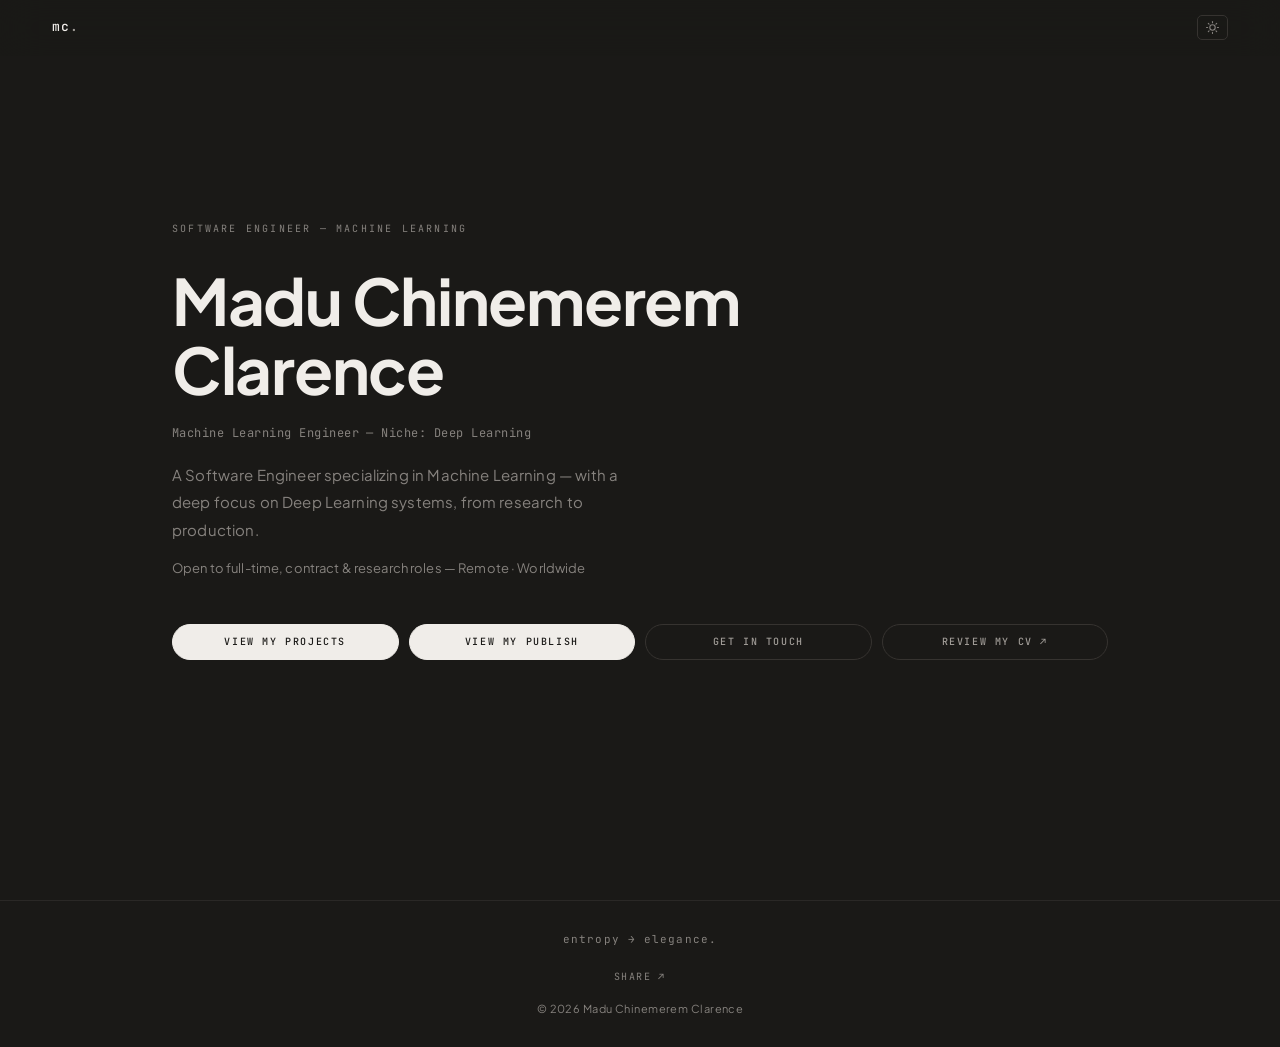
==== commit dd256637: "Add main stylesheet for styling the website with dark and light themes" ====
--- a/index.html
+++ b/index.html
@@ -40,11 +40,11 @@
     />
     <meta
       property="og:image"
-      content="https://chinemeremmadu.vercel.app/clarence_icon.png"
+      content="https://chinemeremmadu.vercel.app/images/android-chrome-512x512.png"
     />
     <meta
       property="og:image:secure_url"
-      content="https://chinemeremmadu.vercel.app/clarence_icon.png"
+      content="https://chinemeremmadu.vercel.app/images/android-chrome-512x512.png"
     />
     <meta property="og:image:type" content="image/png" />
     <meta property="og:image:width" content="1200" />
@@ -70,7 +70,7 @@
     />
     <meta
       name="twitter:image"
-      content="https://chinemeremmadu.vercel.app/clarence_icon.png"
+      content="https://chinemeremmadu.vercel.app/images/android-chrome-512x512.png"
     />
     <meta
       name="twitter:image:alt"
@@ -87,7 +87,7 @@
           "name": "Madu Chinemerem Clarence",
           "alternateName": ["Chinemerem Madu", "Clarence Madu"],
           "url": "https://chinemeremmadu.vercel.app/",
-          "image": "https://chinemeremmadu.vercel.app/clarence_icon.png",
+          "image": "https://chinemeremmadu.vercel.app/images/android-chrome-512x512.png",
           "sameAs": [
             "https://github.com/Clarence6174",
             "https://www.linkedin.com/in/chinemerem-madu-8875a93b0",
@@ -156,10 +156,25 @@
     </noscript>
 
     <!-- ── FAVICON PACKAGE ── -->
-    <link rel="icon" type="image/png" sizes="32x32" href="clarence_icon.png" />
-    <link rel="icon" type="image/png" sizes="16x16" href="clarence_icon.png" />
-    <link rel="apple-touch-icon" sizes="180x180" href="clarence_icon.png" />
-    <link rel="shortcut icon" type="image/png" href="clarence_icon.png" />
+    <link
+      rel="icon"
+      type="image/png"
+      sizes="32x32"
+      href="images/favicon-32x32.png"
+    />
+    <link
+      rel="icon"
+      type="image/png"
+      sizes="16x16"
+      href="images/favicon-16x16.png"
+    />
+    <link rel="icon" type="image/x-icon" href="images/favicon.ico" />
+    <link
+      rel="apple-touch-icon"
+      sizes="180x180"
+      href="images/apple-touch-icon.png"
+    />
+    <link rel="manifest" href="site.webmanifest" />
     <meta name="theme-color" content="#1a1917" />
     <meta
       name="theme-color"
@@ -167,7 +182,10 @@
       media="(prefers-color-scheme: light)"
     />
     <meta name="msapplication-TileColor" content="#1a1917" />
-    <meta name="msapplication-TileImage" content="clarence_icon.png" />
+    <meta
+      name="msapplication-TileImage"
+      content="images/android-chrome-192x192.png"
+    />
 
     <!-- ── CRITICAL: theme before first paint (prevents flash) ── -->
     <script>
@@ -177,871 +195,8 @@
       })();
     </script>
 
-    <style>
-      /* ─────────────────────────────────────────
-       RESET
-    ───────────────────────────────────────── */
-      *,
-      *::before,
-      *::after {
-        box-sizing: border-box;
-        margin: 0;
-        padding: 0;
-      }
-
-      /* ─────────────────────────────────────────
-       TOKENS — DARK
-    ───────────────────────────────────────── */
-      :root,
-      html[data-theme="dark"] {
-        --bg: #1a1917;
-        --bg-nav: rgba(26, 25, 23, 0.92);
-        --text: #f0ede9;
-        --text-mid: #a09c97;
-        --text-dim: #86827e;
-        --border: #2a2826;
-        --border-hi: #363330;
-      }
-
-      /* ─────────────────────────────────────────
-       TOKENS — LIGHT
-    ───────────────────────────────────────── */
-      html[data-theme="light"] {
-        --bg: #faf9f7;
-        --bg-nav: rgba(250, 249, 247, 0.93);
-        --text: #1a1816;
-        --text-mid: #4a4744;
-        --text-dim: #5a5754;
-        --border: #e0dbd6;
-        --border-hi: #ccc8c3;
-      }
-
-      /* ─────────────────────────────────────────
-       BASE
-    ───────────────────────────────────────── */
-      html {
-        scroll-behavior: smooth;
-      }
-
-      body {
-        background: var(--bg);
-        color: var(--text);
-        font-family: "Plus Jakarta Sans", Arial, sans-serif;
-        font-size: 16px;
-        line-height: 1.85;
-        letter-spacing: 0.01em;
-        -webkit-font-smoothing: antialiased;
-        -moz-osx-font-smoothing: grayscale;
-        overflow-x: hidden;
-        transition:
-          background 0.3s ease,
-          color 0.3s ease;
-      }
-
-      /* Scrollbar */
-      ::-webkit-scrollbar {
-        width: 4px;
-      }
-      ::-webkit-scrollbar-track {
-        background: var(--bg);
-      }
-      ::-webkit-scrollbar-thumb {
-        background: var(--border-hi);
-        border-radius: 2px;
-      }
-
-      /* Selection */
-      ::selection {
-        background: var(--text);
-        color: var(--bg);
-      }
-
-      /* ─────────────────────────────────────────
-       SKIP LINK
-    ───────────────────────────────────────── */
-      .skip-link {
-        position: absolute;
-        top: -100%;
-        left: 12px;
-        background: var(--text);
-        color: var(--bg);
-        padding: 8px 16px;
-        font-size: 11px;
-        font-family: "JetBrains Mono", monospace;
-        text-decoration: none;
-        z-index: 9999;
-      }
-      .skip-link:focus {
-        top: 12px;
-      }
-
-      /* ─────────────────────────────────────────
-       NAV
-    ───────────────────────────────────────── */
-      nav {
-        position: fixed;
-        top: 0;
-        left: 0;
-        right: 0;
-        z-index: 200;
-        display: flex;
-        align-items: center;
-        justify-content: space-between;
-        padding: 0 52px;
-        height: 56px;
-        background: var(--bg-nav);
-        backdrop-filter: blur(20px);
-        -webkit-backdrop-filter: blur(20px);
-        border-bottom: 1px solid transparent;
-        transition:
-          border-color 0.3s ease,
-          background 0.3s ease;
-      }
-      nav.scrolled {
-        border-bottom-color: var(--border);
-      }
-
-      .nav-left {
-        display: flex;
-        align-items: center;
-        gap: 40px;
-      }
-
-      .nav-logo {
-        font-family: "JetBrains Mono", monospace;
-        font-size: 13px;
-        font-weight: 500;
-        color: var(--text);
-        text-decoration: none;
-        letter-spacing: 0.06em;
-      }
-      .nav-logo .dot {
-        color: var(--text-mid);
-      }
-
-      .nav-links {
-        display: flex;
-        gap: 32px;
-        list-style: none;
-      }
-      .nav-links a {
-        font-family: "JetBrains Mono", monospace;
-        font-size: 10px;
-        font-weight: 400;
-        letter-spacing: 0.18em;
-        text-transform: uppercase;
-        color: var(--text-dim);
-        text-decoration: none;
-        transition: color 0.15s;
-      }
-      .nav-links a:hover {
-        color: var(--text);
-      }
-
-      /* Theme toggle */
-      .theme-toggle {
-        background: none;
-        border: 1px solid var(--border-hi);
-        color: var(--text-dim);
-        cursor: pointer;
-        padding: 5px 8px;
-        display: flex;
-        align-items: center;
-        justify-content: center;
-        border-radius: 5px;
-        transition:
-          border-color 0.15s,
-          color 0.15s;
-      }
-      .theme-toggle:hover {
-        border-color: var(--text-mid);
-        color: var(--text);
-      }
-      .icon-sun,
-      .icon-moon {
-        display: none;
-        width: 13px;
-        height: 13px;
-      }
-      html[data-theme="dark"] .icon-sun {
-        display: block;
-      }
-      html[data-theme="light"] .icon-moon {
-        display: block;
-      }
-
-      /* ─────────────────────────────────────────
-       SECTION WRAPPER
-    ───────────────────────────────────────── */
-      .section {
-        max-width: 1040px;
-        margin: 0 auto;
-        padding: 100px 52px;
-        scroll-margin-top: 56px;
-      }
-
-      /* Section label */
-      .section-label {
-        display: inline-flex;
-        align-items: center;
-        gap: 12px;
-        font-family: "JetBrains Mono", monospace;
-        font-size: 9px;
-        font-weight: 500;
-        letter-spacing: 0.24em;
-        text-transform: uppercase;
-        color: var(--text-dim);
-        margin-bottom: 52px;
-      }
-      .section-label::after {
-        content: "";
-        display: block;
-        width: 32px;
-        height: 1px;
-        background: var(--border-hi);
-      }
-
-      /* ─────────────────────────────────────────
-       BUTTONS — rounded pill
-    ───────────────────────────────────────── */
-      .btn {
-        font-family: "JetBrains Mono", monospace;
-        font-size: 10px;
-        font-weight: 500;
-        letter-spacing: 0.16em;
-        text-transform: uppercase;
-        text-decoration: none;
-        padding: 8px 18px;
-        border: 1px solid;
-        border-radius: 20px;
-        display: inline-block;
-        cursor: pointer;
-        transition:
-          background 0.18s,
-          color 0.18s,
-          border-color 0.18s;
-      }
-      .btn-primary {
-        background: var(--text);
-        color: var(--bg);
-        border-color: var(--text);
-      }
-      .btn-primary:hover {
-        background: transparent;
-        color: var(--text);
-        border-color: var(--text);
-      }
-      .btn-ghost {
-        background: transparent;
-        color: var(--text-mid);
-        border-color: var(--border-hi);
-      }
-      .btn-ghost:hover {
-        color: var(--text);
-        border-color: var(--text-mid);
-      }
-
-      /* ─────────────────────────────────────────
-       HERO
-    ───────────────────────────────────────── */
-      #hero {
-        min-height: 100vh;
-        display: flex;
-        flex-direction: column;
-        justify-content: center;
-        max-width: 1040px;
-        margin: 0 auto;
-        padding: 80px 52px 100px;
-        scroll-margin-top: 56px;
-      }
-
-      .hero-eyebrow {
-        font-family: "JetBrains Mono", monospace;
-        font-size: 10px;
-        font-weight: 400;
-        letter-spacing: 0.22em;
-        text-transform: uppercase;
-        color: var(--text-dim);
-        margin-bottom: 28px;
-      }
-
-      .hero-name {
-        font-family: "Plus Jakarta Sans", Arial, sans-serif;
-        font-size: clamp(36px, 5.5vw, 64px);
-        font-weight: 700;
-        line-height: 1.08;
-        letter-spacing: -0.02em;
-        color: var(--text);
-        margin-bottom: 18px;
-      }
-
-      .hero-specialization {
-        font-family: "JetBrains Mono", monospace;
-        font-size: 12px;
-        font-weight: 400;
-        color: var(--text-dim);
-        margin-bottom: 16px;
-        letter-spacing: 0.04em;
-      }
-
-      .hero-subtitle {
-        font-family: "Plus Jakarta Sans", Arial, sans-serif;
-        font-size: 15px;
-        font-weight: 400;
-        color: var(--text-dim);
-        letter-spacing: 0.01em;
-        max-width: 480px;
-        line-height: 1.85;
-        margin-bottom: 12px;
-      }
-
-      .hero-availability {
-        font-family: "Plus Jakarta Sans", Arial, sans-serif;
-        font-size: 13px;
-        font-weight: 400;
-        color: var(--text-dim);
-        margin-bottom: 44px;
-        letter-spacing: 0.01em;
-      }
-
-      .hero-ctas {
-        display: flex;
-        gap: 10px;
-        flex-wrap: wrap;
-      }
-
-      /* ─────────────────────────────────────────
-       ABOUT — CV rows
-    ───────────────────────────────────────── */
-      .about-row {
-        display: grid;
-        grid-template-columns: 140px 1fr;
-        gap: 0 24px;
-        align-items: start;
-        padding: 28px 0;
-        border-bottom: 1px solid var(--border);
-      }
-
-      .row-label {
-        font-family: "JetBrains Mono", monospace;
-        font-size: 9px;
-        font-weight: 500;
-        letter-spacing: 0.2em;
-        text-transform: uppercase;
-        color: var(--text-dim);
-        padding-top: 4px;
-      }
-
-      .row-text {
-        font-family: "Plus Jakarta Sans", Arial, sans-serif;
-        font-size: 15px;
-        font-weight: 400;
-        color: var(--text-mid);
-        line-height: 1.85;
-        letter-spacing: 0.01em;
-      }
-
-      /* Section CTA link */
-      .cta-link {
-        color: var(--text-mid);
-        text-decoration: none;
-        border-bottom: 1px solid var(--border-hi);
-        padding-bottom: 1px;
-        transition:
-          border-color 0.2s,
-          color 0.2s;
-      }
-      .cta-link:hover {
-        border-bottom-color: var(--text-mid);
-        color: var(--text);
-      }
-
-      .section-cta {
-        font-family: "Plus Jakarta Sans", Arial, sans-serif;
-        font-size: 13px;
-        font-weight: 400;
-        color: var(--text-dim);
-        margin-top: 28px;
-        line-height: 1.7;
-      }
-
-      /* ─────────────────────────────────────────
-       STACK — 2-col grid, flat list
-    ───────────────────────────────────────── */
-      .stack-grid {
-        display: grid;
-        grid-template-columns: repeat(2, 1fr);
-        gap: 48px 64px;
-      }
-
-      .stack-group-title {
-        font-family: "JetBrains Mono", monospace;
-        font-size: 9px;
-        font-weight: 500;
-        letter-spacing: 0.22em;
-        text-transform: uppercase;
-        color: var(--text-dim);
-        margin-bottom: 18px;
-      }
-
-      .stack-list {
-        list-style: none;
-        display: flex;
-        flex-direction: column;
-        gap: 9px;
-      }
-      .stack-list li {
-        font-family: "Plus Jakarta Sans", Arial, sans-serif;
-        font-size: 14px;
-        font-weight: 400;
-        color: var(--text-mid);
-        line-height: 1.75;
-        padding-left: 16px;
-        position: relative;
-        letter-spacing: 0.01em;
-      }
-      .stack-list li::before {
-        content: "—";
-        position: absolute;
-        left: 0;
-        font-family: "JetBrains Mono", monospace;
-        font-size: 10px;
-        color: var(--border-hi);
-        top: 5px;
-      }
-
-      /* ─────────────────────────────────────────
-       PROJECTS — numbered rows, spec sheet
-    ───────────────────────────────────────── */
-      .project-row {
-        display: grid;
-        grid-template-columns: 48px 1fr;
-        gap: 0 32px;
-        padding: 44px 0;
-        border-bottom: 1px solid var(--border);
-      }
-
-      .project-num {
-        font-family: "JetBrains Mono", monospace;
-        font-size: 10px;
-        font-weight: 400;
-        color: var(--text-dim);
-        letter-spacing: 0.1em;
-        padding-top: 4px;
-      }
-
-      .project-name {
-        font-family: "Plus Jakarta Sans", Arial, sans-serif;
-        font-size: 18px;
-        font-weight: 700;
-        color: var(--text);
-        margin-bottom: 10px;
-        letter-spacing: -0.01em;
-        line-height: 1.2;
-      }
-
-      .project-desc {
-        font-family: "Plus Jakarta Sans", Arial, sans-serif;
-        font-size: 14px;
-        font-weight: 400;
-        color: var(--text-mid);
-        line-height: 1.85;
-        margin-bottom: 28px;
-        max-width: 640px;
-        letter-spacing: 0.01em;
-      }
-
-      /* Spec sheet field row */
-      .spec-row {
-        display: grid;
-        grid-template-columns: 110px 1fr;
-        gap: 0 20px;
-        margin-bottom: 10px;
-        align-items: start;
-      }
-
-      .spec-label {
-        font-family: "JetBrains Mono", monospace;
-        font-size: 9px;
-        font-weight: 500;
-        letter-spacing: 0.2em;
-        text-transform: uppercase;
-        color: var(--text-dim);
-        padding-top: 3px;
-      }
-
-      .spec-value {
-        font-family: "Plus Jakarta Sans", Arial, sans-serif;
-        font-size: 13px;
-        font-weight: 400;
-        color: var(--text-mid);
-        line-height: 1.75;
-        letter-spacing: 0.01em;
-      }
-
-      /* Metrics row */
-      .metrics-wrap {
-        display: flex;
-        flex-wrap: wrap;
-        gap: 6px;
-      }
-      .metric-pill {
-        font-family: "JetBrains Mono", monospace;
-        font-size: 10px;
-        font-weight: 400;
-        color: var(--text-dim);
-        border: 1px solid var(--border-hi);
-        padding: 3px 9px;
-        border-radius: 4px;
-        letter-spacing: 0.04em;
-      }
-
-      /* Tags + link row */
-      .project-footer {
-        display: flex;
-        align-items: center;
-        gap: 10px;
-        flex-wrap: wrap;
-        margin-top: 20px;
-      }
-      .tag {
-        font-family: "JetBrains Mono", monospace;
-        font-size: 9px;
-        letter-spacing: 0.14em;
-        text-transform: uppercase;
-        color: var(--text-dim);
-        border: 1px solid var(--border);
-        padding: 2px 7px;
-        border-radius: 4px;
-      }
-
-      .project-link {
-        font-family: "JetBrains Mono", monospace;
-        font-size: 10px;
-        letter-spacing: 0.14em;
-        text-transform: uppercase;
-        color: var(--text-mid);
-        text-decoration: none;
-        display: inline-flex;
-        align-items: center;
-        gap: 5px;
-        margin-left: auto;
-        transition: color 0.15s;
-      }
-      .project-link:hover {
-        color: var(--text);
-      }
-
-      /* ─────────────────────────────────────────
-       PUBLISH — numbered rows, lighter
-    ───────────────────────────────────────── */
-      .publish-row {
-        display: grid;
-        grid-template-columns: 48px 1fr;
-        gap: 0 32px;
-        padding: 36px 0;
-        border-bottom: 1px solid var(--border);
-      }
-
-      .publish-name {
-        font-family: "Plus Jakarta Sans", Arial, sans-serif;
-        font-size: 16px;
-        font-weight: 600;
-        color: var(--text);
-        margin-bottom: 10px;
-        line-height: 1.3;
-        letter-spacing: -0.005em;
-      }
-
-      .publish-desc {
-        font-family: "Plus Jakarta Sans", Arial, sans-serif;
-        font-size: 14px;
-        font-weight: 400;
-        color: var(--text-mid);
-        line-height: 1.85;
-        margin-bottom: 20px;
-        max-width: 620px;
-        letter-spacing: 0.01em;
-      }
-
-      .publish-footer {
-        display: flex;
-        align-items: center;
-        gap: 10px;
-        flex-wrap: wrap;
-      }
-
-      .publish-link {
-        font-family: "JetBrains Mono", monospace;
-        font-size: 10px;
-        letter-spacing: 0.14em;
-        text-transform: uppercase;
-        color: var(--text-mid);
-        text-decoration: none;
-        display: inline-flex;
-        align-items: center;
-        gap: 5px;
-        margin-left: auto;
-        transition: color 0.15s;
-      }
-      .publish-link:hover {
-        color: var(--text);
-      }
-
-      /* ─────────────────────────────────────────
-       CONTACT
-    ───────────────────────────────────────── */
-      .contact-intro {
-        font-family: "Plus Jakarta Sans", Arial, sans-serif;
-        font-size: 26px;
-        font-weight: 600;
-        color: var(--text);
-        line-height: 1.35;
-        max-width: 440px;
-        margin-bottom: 52px;
-        letter-spacing: -0.01em;
-      }
-
-      .contact-row {
-        display: grid;
-        grid-template-columns: 110px 1fr;
-        gap: 0 20px;
-        align-items: center;
-        padding: 16px 0;
-        border-bottom: 1px solid var(--border);
-        text-decoration: none;
-      }
-
-      .contact-key {
-        font-family: "JetBrains Mono", monospace;
-        font-size: 9px;
-        font-weight: 500;
-        letter-spacing: 0.2em;
-        text-transform: uppercase;
-        color: var(--text-dim);
-        transition: color 0.15s;
-      }
-
-      .contact-val {
-        font-family: "Plus Jakarta Sans", Arial, sans-serif;
-        font-size: 14px;
-        font-weight: 400;
-        color: var(--text-mid);
-        letter-spacing: 0.01em;
-        transition: color 0.15s;
-      }
-
-      .contact-row:hover .contact-key,
-      .contact-row:hover .contact-val {
-        color: var(--text);
-      }
-
-      /* ─────────────────────────────────────────
-       FOOTER
-    ───────────────────────────────────────── */
-      footer {
-        border-top: 1px solid var(--border);
-        padding: 28px 52px;
-        display: flex;
-        flex-direction: column;
-        align-items: center;
-        gap: 10px;
-      }
-
-      .footer-mark {
-        font-family: "JetBrains Mono", monospace;
-        font-size: 11px;
-        color: var(--text-dim);
-        letter-spacing: 0.1em;
-      }
-
-      .footer-copy {
-        font-family: "Plus Jakarta Sans", Arial, sans-serif;
-        font-size: 11px;
-        color: var(--text-dim);
-        letter-spacing: 0.04em;
-      }
-
-      /* ─────────────────────────────────────────
-       SHARE
-    ───────────────────────────────────────── */
-      .share-wrap {
-        position: relative;
-        display: inline-block;
-      }
-
-      .share-btn {
-        font-family: "JetBrains Mono", monospace;
-        font-size: 10px;
-        font-weight: 400;
-        letter-spacing: 0.14em;
-        text-transform: uppercase;
-        color: var(--text-dim);
-        background: none;
-        border: none;
-        cursor: pointer;
-        padding: 0;
-        transition: color 0.15s;
-      }
-      .share-btn:hover {
-        color: var(--text);
-      }
-
-      .share-dropdown {
-        display: none;
-        position: absolute;
-        bottom: calc(100% + 16px);
-        left: 50%;
-        transform: translateX(-50%);
-        background: var(--bg);
-        border-top: 1px solid var(--border);
-        min-width: 190px;
-        z-index: 300;
-      }
-      .share-dropdown.open {
-        display: block;
-      }
-
-      .share-option {
-        display: flex;
-        align-items: center;
-        gap: 14px;
-        padding: 12px 0;
-        border-bottom: 1px solid var(--border);
-        font-family: "Plus Jakarta Sans", Arial, sans-serif;
-        font-size: 13px;
-        font-weight: 400;
-        color: var(--text-mid);
-        text-decoration: none;
-        cursor: pointer;
-        background: none;
-        width: 100%;
-        text-align: left;
-        transition: color 0.15s;
-        letter-spacing: 0.01em;
-      }
-      .share-option:last-of-type {
-        border-bottom: none;
-      }
-      .share-option:hover {
-        color: var(--text);
-      }
-      .share-option svg {
-        opacity: 0.45;
-        flex-shrink: 0;
-        transition: opacity 0.15s;
-      }
-      .share-option:hover svg {
-        opacity: 0.9;
-      }
-
-      .copy-confirm {
-        font-family: "JetBrains Mono", monospace;
-        font-size: 9px;
-        letter-spacing: 0.16em;
-        text-transform: uppercase;
-        color: var(--text-dim);
-        padding: 8px 0 2px;
-        display: none;
-        text-align: left;
-      }
-      .copy-confirm.show {
-        display: block;
-      }
-
-      /* ─────────────────────────────────────────
-       RESPONSIVE
-    ───────────────────────────────────────── */
-      @media (max-width: 768px) {
-        nav {
-          padding: 0 20px;
-        }
-        .nav-links {
-          gap: 18px;
-        }
-        #hero,
-        .section {
-          padding-left: 22px;
-          padding-right: 22px;
-        }
-        #hero {
-          padding-top: 80px;
-        }
-        .hero-name {
-          font-size: 36px;
-        }
-        .about-row {
-          grid-template-columns: 1fr;
-          gap: 8px;
-        }
-        .stack-grid {
-          grid-template-columns: 1fr;
-          gap: 36px;
-        }
-        .project-row,
-        .publish-row {
-          grid-template-columns: 1fr;
-          gap: 8px;
-        }
-        .project-num {
-          display: none;
-        }
-        .spec-row {
-          grid-template-columns: 90px 1fr;
-        }
-        .contact-row {
-          grid-template-columns: 90px 1fr;
-        }
-        footer {
-          padding: 22px;
-        }
-      }
-    </style>
+    <link rel="stylesheet" href="style.css" />
   </head>
-
-  <!-- Critical above-fold styles — zero external dependency first paint -->
-  <style id="crit">
-    #hero,
-    nav {
-      opacity: 1;
-    }
-    .hero-eyebrow,
-    .hero-name,
-    .hero-specialization,
-    .hero-subtitle,
-    .hero-availability,
-    .hero-ctas {
-      opacity: 1;
-    }
-    nav {
-      display: flex;
-      align-items: center;
-      justify-content: space-between;
-      padding: 0 52px;
-      height: 56px;
-      position: fixed;
-      top: 0;
-      left: 0;
-      right: 0;
-      z-index: 200;
-      background: var(--bg-nav);
-    }
-    .nav-logo {
-      font-size: 13px;
-      font-weight: 500;
-      color: var(--text);
-      text-decoration: none;
-      letter-spacing: 0.06em;
-    }
-    .hero-name {
-      font-size: clamp(36px, 5.5vw, 64px);
-      font-weight: 700;
-      line-height: 1.08;
-      letter-spacing: -0.02em;
-      color: var(--text);
-      margin-bottom: 18px;
-    }
-  </style>
   <body itemscope itemtype="https://schema.org/WebPage">
     <a href="#main-content" class="skip-link" title="Skip to main content"
       >Skip to main content</a
@@ -1057,17 +212,7 @@
         >
           mc<span class="dot">.</span>
         </a>
-        <ul class="nav-links">
-          <li><a href="#about" title="About Chinemerem Madu">About</a></li>
-          <li><a href="#stack" title="Tech Stack and Skills">Stack</a></li>
-          <li>
-            <a href="#projects" title="ML Engineering Projects">Projects</a>
-          </li>
-          <li><a href="#publish" title="Published Work">Publish</a></li>
-          <li>
-            <a href="#contact" title="Contact Chinemerem Madu">Contact</a>
-          </li>
-        </ul>
+        <ul class="nav-links"></ul>
       </div>
       <button
         type="button"
@@ -1130,9 +275,15 @@
             href="#projects"
             class="btn btn-primary"
             title="View ML Engineering Projects"
-            >View Projects</a
-          >
-          <a href="#contact" class="btn btn-ghost" title="Get in Touch"
+            >View my Projects</a
+          >
+          <a href="#publish" class="btn btn-primary" title="View Published Work"
+            >View my Publish</a
+          >
+          <a
+            href="mailto:Chinemerem.Madu@proton.me"
+            class="btn btn-ghost"
+            title="Email Chinemerem Madu"
             >Get in Touch</a
           >
           <a
@@ -1140,573 +291,9 @@
             target="_blank"
             rel="noopener"
             class="btn btn-ghost"
-            title="Download Resume PDF"
-            >Résumé ↗</a
-          >
-        </div>
-      </section>
-
-      <!-- ── ABOUT ── -->
-      <section id="about" class="section" aria-labelledby="about-label">
-        <h2 class="section-label" id="about-label">About</h2>
-        <div style="border-top: 1px solid var(--border)">
-          <div class="about-row">
-            <span class="row-label">Background</span>
-            <p class="row-text">
-              Freelance Machine Learning Engineer with hands-on experience
-              designing and deploying end-to-end ML systems — from raw data
-              ingestion to production inference. I work across the full stack:
-              data pipelines, model training, evaluation, and cloud deployment.
-            </p>
-          </div>
-
-          <div class="about-row">
-            <span class="row-label">Specialization</span>
-            <p class="row-text">
-              Deep learning, MLOps, and distributed backend infrastructure. I
-              focus on building systems that are reproducible, monitored, and
-              designed to stay reliable under real production load — not just in
-              a Jupyter notebook.
-            </p>
-          </div>
-
-          <div class="about-row">
-            <span class="row-label">Approach</span>
-            <p class="row-text">
-              Every architectural decision is justified by the problem
-              constraints — dataset size, latency budget, compute cost, and
-              interpretability requirements. I choose the simplest model that
-              solves the problem verifiably well.
-            </p>
-          </div>
-
-          <div class="about-row">
-            <span class="row-label">Open Source</span>
-            <p class="row-text">
-              I build in public. Several of my tools exist because I needed them
-              and they didn't. Open source is how I verify my work against
-              real-world constraints beyond my own projects.
-            </p>
-          </div>
-        </div>
-        <p class="section-cta">
-          See how I apply this —
-          <a
-            href="#projects"
-            class="cta-link"
-            title="View ML Engineering Projects"
-            >browse my projects</a
-          >
-          or
-          <a href="#stack" class="cta-link" title="View Tech Stack"
-            >explore my stack</a
-          >.
-        </p>
-      </section>
-
-      <!-- ── STACK ── -->
-      <section id="stack" class="section" aria-labelledby="stack-label">
-        <h2 class="section-label" id="stack-label">Stack &amp; Skills</h2>
-        <div class="stack-grid">
-          <div>
-            <h3 class="stack-group-title">Languages</h3>
-            <ul class="stack-list">
-              <li>Python</li>
-              <li>C++</li>
-              <li>Rust</li>
-              <li>Scala / Java</li>
-              <li>SQL</li>
-            </ul>
-          </div>
-
-          <div>
-            <h3 class="stack-group-title">ML / DL</h3>
-            <ul class="stack-list">
-              <li>PyTorch</li>
-              <li>TensorFlow &amp; Keras</li>
-              <li>Scikit-Learn</li>
-              <li>Hugging Face Transformers</li>
-              <li>LangChain</li>
-              <li>ONNX</li>
-              <li>MLflow</li>
-            </ul>
-          </div>
-
-          <div>
-            <h3 class="stack-group-title">Infra / MLOps</h3>
-            <ul class="stack-list">
-              <li>AWS (SageMaker, ECS, RDS, ECR)</li>
-              <li>Docker &amp; Kubernetes</li>
-              <li>GitHub Actions</li>
-              <li>FastAPI</li>
-              <li>RabbitMQ &amp; Redis</li>
-              <li>PostgreSQL</li>
-              <li>Linux / Ubuntu</li>
-            </ul>
-          </div>
-
-          <div>
-            <h3 class="stack-group-title">Math / Theory</h3>
-            <ul class="stack-list">
-              <li>Linear Algebra</li>
-              <li>Calculus &amp; Optimization</li>
-              <li>Probability &amp; Statistics</li>
-              <li>Information Theory</li>
-              <li>ETL &amp; Feature Engineering</li>
-            </ul>
-          </div>
-        </div>
-      </section>
-
-      <!-- ── PROJECTS ── -->
-      <section id="projects" class="section" aria-labelledby="projects-label">
-        <h2 class="section-label" id="projects-label">Projects</h2>
-        <div style="border-top: 1px solid var(--border)">
-          <!-- 01 -->
-          <article class="project-row">
-            <span class="project-num">01</span>
-            <div>
-              <h3 class="project-name">Météo-Agri CI</h3>
-              <p class="project-desc">
-                Real-time agricultural weather intelligence platform for Côte
-                d'Ivoire. Ingests live meteorological API data, computes
-                crop-specific risk scores, and surfaces actionable regional
-                forecasts.
-              </p>
-
-              <div class="spec-row">
-                <span class="spec-label">Dataset</span>
-                <span class="spec-value"
-                  >Live feeds from OpenWeatherMap API — 7 agro-climatic zones,
-                  72-hour rolling window. Replace with actual dataset
-                  size.</span
-                >
-              </div>
-              <div class="spec-row">
-                <span class="spec-label">Architecture</span>
-                <span class="spec-value"
-                  >Rule-based + threshold classifier on normalized
-                  meteorological features. Chosen for interpretability and low
-                  inference latency in production. Replace with actual
-                  model.</span
-                >
-              </div>
-              <div class="spec-row" style="margin-bottom: 18px">
-                <span class="spec-label">Metrics</span>
-                <div class="metrics-wrap">
-                  <span class="metric-pill">Replace with real F1 score</span>
-                  <span class="metric-pill">Replace with real latency</span>
-                  <span class="metric-pill">Replace with real uptime</span>
-                </div>
-              </div>
-              <div class="spec-row">
-                <span class="spec-label">Stack</span>
-                <span class="spec-value"
-                  >Python · Streamlit · OpenWeatherMap API · AWS · GitHub
-                  Actions CI/CD</span
-                >
-              </div>
-
-              <div class="project-footer">
-                <span class="tag">Python</span
-                ><span class="tag">Streamlit</span> <span class="tag">AWS</span
-                ><span class="tag">CI/CD</span>
-                <a href="#" class="project-link" title="View Météo-Agri CI"
-                  >View project →</a
-                >
-              </div>
-            </div>
-          </article>
-
-          <!-- 02 -->
-          <article class="project-row">
-            <span class="project-num">02</span>
-            <div>
-              <h3 class="project-name">WaveShare</h3>
-              <p class="project-desc">
-                Open-source async P2P file transfer library. Solves the problem
-                of dependency-free device-to-device transfer without a cloud
-                relay — BLE discovery, direct TCP streaming, cryptographic
-                integrity.
-              </p>
-
-              <div class="spec-row">
-                <span class="spec-label">Dataset</span>
-                <span class="spec-value"
-                  >N/A — systems library. Benchmarked across file sizes 1KB–2GB
-                  on constrained edge hardware. Replace with actual benchmark
-                  conditions.</span
-                >
-              </div>
-              <div class="spec-row">
-                <span class="spec-label">Architecture</span>
-                <span class="spec-value"
-                  >Async BLE scanner (bleak) + direct TCP socket stream. BLE
-                  chosen over mDNS for battery-constrained devices. SHA-256 for
-                  integrity over TLS for zero-dependency simplicity.</span
-                >
-              </div>
-              <div class="spec-row" style="margin-bottom: 18px">
-                <span class="spec-label">Metrics</span>
-                <div class="metrics-wrap">
-                  <span class="metric-pill"
-                    >Replace with real throughput MB/s</span
-                  >
-                  <span class="metric-pill"
-                    >Replace with real discovery latency</span
-                  >
-                  <span class="metric-pill"
-                    >0 dropped bytes — SHA-256 verified</span
-                  >
-                </div>
-              </div>
-              <div class="spec-row">
-                <span class="spec-label">Stack</span>
-                <span class="spec-value"
-                  >Python · bleak (BLE) · asyncio · TCP sockets · SHA-256 ·
-                  GitHub Actions</span
-                >
-              </div>
-
-              <div class="project-footer">
-                <span class="tag">Python</span><span class="tag">BLE</span>
-                <span class="tag">TCP</span><span class="tag">Open Source</span>
-                <a href="#" class="project-link" title="View WaveShare"
-                  >View project →</a
-                >
-              </div>
-            </div>
-          </article>
-
-          <!-- 03 -->
-          <article class="project-row">
-            <span class="project-num">03</span>
-            <div>
-              <h3 class="project-name">TPS + Payment Gateway</h3>
-              <p class="project-desc">
-                Distributed financial transaction processing system with async
-                message queuing, JWT-secured API gateway, and a background
-                result consumer. Designed for horizontal scale on AWS.
-              </p>
-
-              <div class="spec-row">
-                <span class="spec-label">Dataset</span>
-                <span class="spec-value"
-                  >Synthetic transaction stream — 10k+ TPS load tested in
-                  staging. Replace with actual load test parameters.</span
-                >
-              </div>
-              <div class="spec-row">
-                <span class="spec-label">Architecture</span>
-                <span class="spec-value"
-                  >FastAPI + RabbitMQ + asyncpg + Redis. RabbitMQ chosen over
-                  Kafka for lower operational overhead at target TPS. Redis for
-                  result caching and session state.</span
-                >
-              </div>
-              <div class="spec-row" style="margin-bottom: 18px">
-                <span class="spec-label">Metrics</span>
-                <div class="metrics-wrap">
-                  <span class="metric-pill">Replace with real TPS</span>
-                  <span class="metric-pill">Replace with real p99 latency</span>
-                  <span class="metric-pill">Replace with real error rate</span>
-                </div>
-              </div>
-              <div class="spec-row">
-                <span class="spec-label">Stack</span>
-                <span class="spec-value"
-                  >FastAPI · RabbitMQ · asyncpg · Redis · Docker Compose · AWS
-                  ECS Fargate · RDS · ECR</span
-                >
-              </div>
-
-              <div class="project-footer">
-                <span class="tag">FastAPI</span
-                ><span class="tag">RabbitMQ</span> <span class="tag">Redis</span
-                ><span class="tag">Docker</span>
-                <a href="#" class="project-link" title="View TPS project"
-                  >View project →</a
-                >
-              </div>
-            </div>
-          </article>
-
-          <!-- 04 -->
-          <article class="project-row">
-            <span class="project-num">04</span>
-            <div>
-              <h3 class="project-name">Spotify Notifier</h3>
-              <p class="project-desc">
-                Headless backend daemon for Spotify release monitoring. Zero
-                browser dependencies, zero GUI — pure server-side polling, delta
-                detection, and SMTP dispatch via cron.
-              </p>
-
-              <div class="spec-row">
-                <span class="spec-label">Dataset</span>
-                <span class="spec-value"
-                  >Spotify Web API — N followed artists, polling on configurable
-                  interval. Stateless diff against last-seen release IDs stored
-                  in flat file.</span
-                >
-              </div>
-              <div class="spec-row">
-                <span class="spec-label">Architecture</span>
-                <span class="spec-value"
-                  >Spotipy + smtplib + cron. Deliberately dependency-minimal. No
-                  message queue — release frequency makes simple polling
-                  sufficient at this scale.</span
-                >
-              </div>
-              <div class="spec-row" style="margin-bottom: 18px">
-                <span class="spec-label">Metrics</span>
-                <div class="metrics-wrap">
-                  <span class="metric-pill"
-                    >&lt;2s end-to-end alert latency</span
-                  >
-                  <span class="metric-pill">0 missed releases in testing</span>
-                  <span class="metric-pill"
-                    >Replace with real runtime stats</span
-                  >
-                </div>
-              </div>
-              <div class="spec-row">
-                <span class="spec-label">Stack</span>
-                <span class="spec-value"
-                  >Python · Spotipy · smtplib · cron · Linux systemd</span
-                >
-              </div>
-
-              <div class="project-footer">
-                <span class="tag">Python</span><span class="tag">Spotipy</span>
-                <span class="tag">smtplib</span><span class="tag">Cron</span>
-                <a href="#" class="project-link" title="View Spotify Notifier"
-                  >View project →</a
-                >
-              </div>
-            </div>
-          </article>
-        </div>
-        <p class="section-cta">
-          I also write about ML engineering —
-          <a href="#publish" class="cta-link" title="Read published work"
-            >read my published work</a
-          >.
-        </p>
-      </section>
-
-      <!-- ── PUBLISH ── -->
-      <section id="publish" class="section" aria-labelledby="publish-label">
-        <h2 class="section-label" id="publish-label">Publish</h2>
-        <div style="border-top: 1px solid var(--border)">
-          <article class="publish-row">
-            <span class="project-num">01</span>
-            <div>
-              <h3 class="publish-name">
-                Anomaly Detection in Agricultural Time-Series Using Lightweight
-                Transformer Encoders
-              </h3>
-              <p class="publish-desc">
-                Explores efficient transformer-based methods for detecting
-                anomalies in sparse, noisy IoT sensor streams from agricultural
-                deployments — with a focus on low-latency inference in
-                production. Replace with your abstract.
-              </p>
-              <div class="publish-footer">
-                <span class="tag">PyTorch</span
-                ><span class="tag">Time-Series</span>
-                <span class="tag">Transformers</span
-                ><span class="tag">IoT</span>
-                <a href="#" class="publish-link" title="View publish 01"
-                  >Read →</a
-                >
-              </div>
-            </div>
-          </article>
-
-          <article class="publish-row">
-            <span class="project-num">02</span>
-            <div>
-              <h3 class="publish-name">
-                BLE-Assisted Peer Discovery for Low-Latency P2P Data Transfer in
-                Constrained Environments
-              </h3>
-              <p class="publish-desc">
-                Formalises a hybrid BLE-discovery + TCP-streaming protocol for
-                resource-constrained edge devices, with SHA-256 integrity
-                verification and benchmarks against existing P2P approaches.
-                Replace with your abstract.
-              </p>
-              <div class="publish-footer">
-                <span class="tag">Networking</span><span class="tag">BLE</span>
-                <span class="tag">Rust</span
-                ><span class="tag">Edge Computing</span>
-                <a
-                  href="https://chinemeremmadu.medium.com/ble-assisted-peer-discovery-for-low-latency-p2p-data-transfer-in-constrained-edge-environments-9a761520811f"
-                  target="_blank"
-                  rel="noopener noreferrer"
-                  class="publish-link"
-                  title="Read BLE paper on Medium"
-                  >Read →</a
-                >
-              </div>
-            </div>
-          </article>
-
-          <article class="publish-row">
-            <span class="project-num">03</span>
-            <div>
-              <h3 class="publish-name">
-                On Building ML Pipelines That Don't Embarrass You at 3am
-              </h3>
-              <p class="publish-desc">
-                A field guide to production-grade ML infra — what actually
-                breaks, why it breaks quietly, and the structural patterns that
-                prevent 3am incidents. Replace with your intro paragraph.
-              </p>
-              <div class="publish-footer">
-                <span class="tag">MLOps</span><span class="tag">Python</span>
-                <span class="tag">Production</span
-                ><span class="tag">Infrastructure</span>
-                <a href="#" class="publish-link" title="View publish 03"
-                  >Read →</a
-                >
-              </div>
-            </div>
-          </article>
-
-          <article class="publish-row">
-            <span class="project-num">04</span>
-            <div>
-              <h3 class="publish-name">
-                The Case for Going Fully Headless in Backend ML Systems
-              </h3>
-              <p class="publish-desc">
-                Why stripping browser dependencies, GUIs, and interactive
-                runtimes from ML backends leads to leaner deployments,
-                reproducible cron-based workflows, and fewer moving parts to
-                debug. Replace with your intro paragraph.
-              </p>
-              <div class="publish-footer">
-                <span class="tag">Architecture</span
-                ><span class="tag">Python</span> <span class="tag">Backend</span
-                ><span class="tag">Systems Design</span>
-                <a href="#" class="publish-link" title="View publish 04"
-                  >Read →</a
-                >
-              </div>
-            </div>
-          </article>
-        </div>
-        <p class="section-cta">
-          Interested in collaborating?
-          <a href="#contact" class="cta-link" title="Contact Chinemerem Madu"
-            >get in touch</a
-          >.
-        </p>
-      </section>
-
-      <!-- ── CONTACT ── -->
-      <section
-        id="contact"
-        class="section"
-        style="padding-bottom: 120px"
-        aria-labelledby="contact-label"
-      >
-        <h2 class="section-label" id="contact-label">Contact</h2>
-        <p class="contact-intro">
-          Have something worth building?<br />Let's talk.
-        </p>
-        <div style="border-top: 1px solid var(--border)">
-          <a
-            href="mailto:Chinemerem.Madu@proton.me"
-            class="contact-row"
-            title="Email Chinemerem Madu"
-          >
-            <span class="contact-key">Email</span>
-            <span class="contact-val">Chinemerem.Madu@proton.me</span>
-          </a>
-          <a
-            href="https://github.com/Clarence6174"
-            target="_blank"
-            rel="noopener noreferrer"
-            class="contact-row"
-            title="GitHub"
-          >
-            <span class="contact-key">GitHub</span>
-            <span class="contact-val">github.com/Clarence6174</span>
-          </a>
-          <a
-            href="https://www.linkedin.com/in/chinemerem-madu-8875a93b0"
-            target="_blank"
-            rel="noopener noreferrer"
-            class="contact-row"
-            title="LinkedIn"
-          >
-            <span class="contact-key">LinkedIn</span>
-            <span class="contact-val">chinemerem-madu-8875a93b0</span>
-          </a>
-          <a
-            href="https://twitter.com/It_is_clarence"
-            target="_blank"
-            rel="noopener noreferrer"
-            class="contact-row"
-            title="Twitter"
-          >
-            <span class="contact-key">Twitter</span>
-            <span class="contact-val">@It_is_clarence</span>
-          </a>
-          <a
-            href="https://medium.com/@chinemeremmadu"
-            target="_blank"
-            rel="noopener noreferrer"
-            class="contact-row"
-            title="Medium"
-          >
-            <span class="contact-key">Medium</span>
-            <span class="contact-val">@chinemeremmadu</span>
-          </a>
-          <a
-            href="https://huggingface.co/ChinemeremMadu"
-            target="_blank"
-            rel="noopener noreferrer"
-            class="contact-row"
-            title="HuggingFace"
-          >
-            <span class="contact-key">HuggingFace</span>
-            <span class="contact-val">ChinemeremMadu</span>
-          </a>
-          <a
-            href="https://t.me/madu_clarence"
-            target="_blank"
-            rel="noopener noreferrer"
-            class="contact-row"
-            title="Telegram"
-          >
-            <span class="contact-key">Telegram</span>
-            <span class="contact-val">@madu_clarence</span>
-          </a>
-          <a
-            id="cy-effective-orcid-url"
-            href="https://orcid.org/0009-0009-6911-2442"
-            target="_blank"
-            rel="me noopener noreferrer"
-            class="contact-row"
-            title="ORCID"
-          >
-            <span class="contact-key">ORCID</span>
-            <span class="contact-val">0009-0009-6911-2442</span>
-          </a>
-          <a
-            href="resume.pdf"
-            target="_blank"
-            rel="noopener"
-            class="contact-row"
-            title="Download Resume"
-          >
-            <span class="contact-key">Résumé</span>
-            <span class="contact-val">Download PDF ↗</span>
-          </a>
+            title="Download CV PDF"
+            >Review my CV ↗</a
+          >
         </div>
       </section>
     </main>
--- a/style.css
+++ b/style.css
@@ -0,0 +1,873 @@
+/* style.css — extracted from index.html <style> blocks */
+
+/* ─────────────────────────────────────────
+       RESET
+    ───────────────────────────────────────── */
+*,
+*::before,
+*::after {
+  box-sizing: border-box;
+  margin: 0;
+  padding: 0;
+}
+
+/* ─────────────────────────────────────────
+       TOKENS — DARK
+    ───────────────────────────────────────── */
+:root,
+html[data-theme="dark"] {
+  --bg: #1a1917;
+  --bg-nav: rgba(26, 25, 23, 0.92);
+  --text: #f0ede9;
+  --text-mid: #a09c97;
+  --text-dim: #86827e;
+  --border: #2a2826;
+  --border-hi: #363330;
+}
+
+/* ─────────────────────────────────────────
+       TOKENS — LIGHT
+    ───────────────────────────────────────── */
+html[data-theme="light"] {
+  --bg: #faf9f7;
+  --bg-nav: rgba(250, 249, 247, 0.93);
+  --text: #1a1816;
+  --text-mid: #4a4744;
+  --text-dim: #5a5754;
+  --border: #e0dbd6;
+  --border-hi: #ccc8c3;
+}
+
+/* ─────────────────────────────────────────
+       BASE
+    ───────────────────────────────────────── */
+html {
+  scroll-behavior: smooth;
+}
+
+body {
+  background: var(--bg);
+  color: var(--text);
+  font-family: "Plus Jakarta Sans", Arial, sans-serif;
+  font-size: 16px;
+  line-height: 1.85;
+  letter-spacing: 0.01em;
+  -webkit-font-smoothing: antialiased;
+  -moz-osx-font-smoothing: grayscale;
+  overflow-x: hidden;
+  transition:
+    background 0.3s ease,
+    color 0.3s ease;
+}
+
+/* Scrollbar */
+::-webkit-scrollbar {
+  width: 4px;
+}
+::-webkit-scrollbar-track {
+  background: var(--bg);
+}
+::-webkit-scrollbar-thumb {
+  background: var(--border-hi);
+  border-radius: 2px;
+}
+
+/* Selection */
+::selection {
+  background: var(--text);
+  color: var(--bg);
+}
+
+/* ─────────────────────────────────────────
+       SKIP LINK
+    ───────────────────────────────────────── */
+.skip-link {
+  position: absolute;
+  top: -100%;
+  left: 12px;
+  background: var(--text);
+  color: var(--bg);
+  padding: 8px 16px;
+  font-size: 11px;
+  font-family: "JetBrains Mono", monospace;
+  text-decoration: none;
+  z-index: 9999;
+}
+.skip-link:focus {
+  top: 12px;
+}
+
+/* ─────────────────────────────────────────
+       NAV
+    ───────────────────────────────────────── */
+nav {
+  position: fixed;
+  top: 0;
+  left: 0;
+  right: 0;
+  z-index: 200;
+  display: flex;
+  align-items: center;
+  justify-content: space-between;
+  padding: 0 52px;
+  height: 56px;
+  background: var(--bg-nav);
+  backdrop-filter: blur(20px);
+  -webkit-backdrop-filter: blur(20px);
+  border-bottom: 1px solid transparent;
+  transition:
+    border-color 0.3s ease,
+    background 0.3s ease;
+}
+nav.scrolled {
+  border-bottom-color: var(--border);
+}
+
+.nav-left {
+  display: flex;
+  align-items: center;
+  gap: 40px;
+}
+
+.nav-logo {
+  font-family: "JetBrains Mono", monospace;
+  font-size: 13px;
+  font-weight: 500;
+  color: var(--text);
+  text-decoration: none;
+  letter-spacing: 0.06em;
+}
+.nav-logo .dot {
+  color: var(--text-mid);
+}
+
+.nav-links {
+  display: flex;
+  gap: 32px;
+  list-style: none;
+}
+.nav-links a {
+  font-family: "JetBrains Mono", monospace;
+  font-size: 10px;
+  font-weight: 400;
+  letter-spacing: 0.18em;
+  text-transform: uppercase;
+  color: var(--text-dim);
+  text-decoration: none;
+  transition: color 0.15s;
+}
+.nav-links a:hover {
+  color: var(--text);
+}
+
+/* Theme toggle */
+.theme-toggle {
+  background: none;
+  border: 1px solid var(--border-hi);
+  color: var(--text-dim);
+  cursor: pointer;
+  padding: 5px 8px;
+  display: flex;
+  align-items: center;
+  justify-content: center;
+  border-radius: 5px;
+  transition:
+    border-color 0.15s,
+    color 0.15s;
+}
+.theme-toggle:hover {
+  border-color: var(--text-mid);
+  color: var(--text);
+}
+.icon-sun,
+.icon-moon {
+  display: none;
+  width: 13px;
+  height: 13px;
+}
+html[data-theme="dark"] .icon-sun {
+  display: block;
+}
+html[data-theme="light"] .icon-moon {
+  display: block;
+}
+
+/* ─────────────────────────────────────────
+       SECTION WRAPPER
+    ───────────────────────────────────────── */
+.section {
+  max-width: 1040px;
+  margin: 0 auto;
+  padding: 100px 52px;
+  scroll-margin-top: 56px;
+}
+
+/* Section label */
+.section-label {
+  display: inline-flex;
+  align-items: center;
+  gap: 12px;
+  font-family: "JetBrains Mono", monospace;
+  font-size: 9px;
+  font-weight: 500;
+  letter-spacing: 0.24em;
+  text-transform: uppercase;
+  color: var(--text-dim);
+  margin-bottom: 52px;
+}
+.section-label::after {
+  content: "";
+  display: block;
+  width: 32px;
+  height: 1px;
+  background: var(--border-hi);
+}
+
+/* ─────────────────────────────────────────
+       BUTTONS — rounded pill
+    ───────────────────────────────────────── */
+.btn {
+  font-family: "JetBrains Mono", monospace;
+  font-size: 10px;
+  font-weight: 500;
+  letter-spacing: 0.16em;
+  text-transform: uppercase;
+  text-decoration: none;
+  padding: 8px 18px;
+  border: 1px solid;
+  border-radius: 20px;
+  display: flex;
+  align-items: center;
+  justify-content: center;
+  cursor: pointer;
+  flex: 1 1 0;
+  min-width: 0;
+  transition:
+    background 0.18s,
+    color 0.18s,
+    border-color 0.18s;
+}
+.btn-primary {
+  background: var(--text);
+  color: var(--bg);
+  border-color: var(--text);
+}
+.btn-primary:hover {
+  background: transparent;
+  color: var(--text);
+  border-color: var(--text);
+}
+.btn-ghost {
+  background: transparent;
+  color: var(--text-mid);
+  border-color: var(--border-hi);
+}
+.btn-ghost:hover {
+  color: var(--text);
+  border-color: var(--text-mid);
+}
+
+/* ─────────────────────────────────────────
+       HERO
+    ───────────────────────────────────────── */
+#hero {
+  min-height: 100vh;
+  display: flex;
+  flex-direction: column;
+  justify-content: center;
+  max-width: 1040px;
+  margin: 0 auto;
+  padding: 80px 52px 100px;
+  scroll-margin-top: 56px;
+}
+
+.hero-eyebrow {
+  font-family: "JetBrains Mono", monospace;
+  font-size: 10px;
+  font-weight: 400;
+  letter-spacing: 0.22em;
+  text-transform: uppercase;
+  color: var(--text-dim);
+  margin-bottom: 28px;
+}
+
+.hero-name {
+  font-family: "Plus Jakarta Sans", Arial, sans-serif;
+  font-size: clamp(36px, 5.5vw, 64px);
+  font-weight: 700;
+  line-height: 1.08;
+  letter-spacing: -0.02em;
+  color: var(--text);
+  margin-bottom: 18px;
+}
+
+.hero-specialization {
+  font-family: "JetBrains Mono", monospace;
+  font-size: 12px;
+  font-weight: 400;
+  color: var(--text-dim);
+  margin-bottom: 16px;
+  letter-spacing: 0.04em;
+}
+
+.hero-subtitle {
+  font-family: "Plus Jakarta Sans", Arial, sans-serif;
+  font-size: 15px;
+  font-weight: 400;
+  color: var(--text-dim);
+  letter-spacing: 0.01em;
+  max-width: 480px;
+  line-height: 1.85;
+  margin-bottom: 12px;
+}
+
+.hero-availability {
+  font-family: "Plus Jakarta Sans", Arial, sans-serif;
+  font-size: 13px;
+  font-weight: 400;
+  color: var(--text-dim);
+  margin-bottom: 44px;
+  letter-spacing: 0.01em;
+}
+
+.hero-ctas {
+  display: flex;
+  gap: 10px;
+  flex-wrap: nowrap;
+}
+
+/* ─────────────────────────────────────────
+       ABOUT — CV rows
+    ───────────────────────────────────────── */
+.about-row {
+  display: grid;
+  grid-template-columns: 140px 1fr;
+  gap: 0 24px;
+  align-items: start;
+  padding: 28px 0;
+  border-bottom: 1px solid var(--border);
+}
+
+.row-label {
+  font-family: "JetBrains Mono", monospace;
+  font-size: 9px;
+  font-weight: 500;
+  letter-spacing: 0.2em;
+  text-transform: uppercase;
+  color: var(--text-dim);
+  padding-top: 4px;
+}
+
+.row-text {
+  font-family: "Plus Jakarta Sans", Arial, sans-serif;
+  font-size: 15px;
+  font-weight: 400;
+  color: var(--text-mid);
+  line-height: 1.85;
+  letter-spacing: 0.01em;
+}
+
+/* Section CTA link */
+.cta-link {
+  color: var(--text-mid);
+  text-decoration: none;
+  border-bottom: 1px solid var(--border-hi);
+  padding-bottom: 1px;
+  transition:
+    border-color 0.2s,
+    color 0.2s;
+}
+.cta-link:hover {
+  border-bottom-color: var(--text-mid);
+  color: var(--text);
+}
+
+.section-cta {
+  font-family: "Plus Jakarta Sans", Arial, sans-serif;
+  font-size: 13px;
+  font-weight: 400;
+  color: var(--text-dim);
+  margin-top: 28px;
+  line-height: 1.7;
+}
+
+/* ─────────────────────────────────────────
+       STACK — 2-col grid, flat list
+    ───────────────────────────────────────── */
+.stack-grid {
+  display: grid;
+  grid-template-columns: repeat(2, 1fr);
+  gap: 48px 64px;
+}
+
+.stack-group-title {
+  font-family: "JetBrains Mono", monospace;
+  font-size: 9px;
+  font-weight: 500;
+  letter-spacing: 0.22em;
+  text-transform: uppercase;
+  color: var(--text-dim);
+  margin-bottom: 18px;
+}
+
+.stack-list {
+  list-style: none;
+  display: flex;
+  flex-direction: column;
+  gap: 9px;
+}
+.stack-list li {
+  font-family: "Plus Jakarta Sans", Arial, sans-serif;
+  font-size: 14px;
+  font-weight: 400;
+  color: var(--text-mid);
+  line-height: 1.75;
+  padding-left: 16px;
+  position: relative;
+  letter-spacing: 0.01em;
+}
+.stack-list li::before {
+  content: "—";
+  position: absolute;
+  left: 0;
+  font-family: "JetBrains Mono", monospace;
+  font-size: 10px;
+  color: var(--border-hi);
+  top: 5px;
+}
+
+/* ─────────────────────────────────────────
+       PROJECTS — numbered rows, spec sheet
+    ───────────────────────────────────────── */
+.project-row {
+  display: grid;
+  grid-template-columns: 48px 1fr;
+  gap: 0 32px;
+  padding: 44px 0;
+  border-bottom: 1px solid var(--border);
+}
+
+.project-num {
+  font-family: "JetBrains Mono", monospace;
+  font-size: 10px;
+  font-weight: 400;
+  color: var(--text-dim);
+  letter-spacing: 0.1em;
+  padding-top: 4px;
+}
+
+.project-name {
+  font-family: "Plus Jakarta Sans", Arial, sans-serif;
+  font-size: 18px;
+  font-weight: 700;
+  color: var(--text);
+  margin-bottom: 10px;
+  letter-spacing: -0.01em;
+  line-height: 1.2;
+}
+
+.project-desc {
+  font-family: "Plus Jakarta Sans", Arial, sans-serif;
+  font-size: 14px;
+  font-weight: 400;
+  color: var(--text-mid);
+  line-height: 1.85;
+  margin-bottom: 28px;
+  max-width: 640px;
+  letter-spacing: 0.01em;
+}
+
+/* Spec sheet field row */
+.spec-row {
+  display: grid;
+  grid-template-columns: 110px 1fr;
+  gap: 0 20px;
+  margin-bottom: 10px;
+  align-items: start;
+}
+
+.spec-label {
+  font-family: "JetBrains Mono", monospace;
+  font-size: 9px;
+  font-weight: 500;
+  letter-spacing: 0.2em;
+  text-transform: uppercase;
+  color: var(--text-dim);
+  padding-top: 3px;
+}
+
+.spec-value {
+  font-family: "Plus Jakarta Sans", Arial, sans-serif;
+  font-size: 13px;
+  font-weight: 400;
+  color: var(--text-mid);
+  line-height: 1.75;
+  letter-spacing: 0.01em;
+}
+
+/* Metrics row */
+.metrics-wrap {
+  display: flex;
+  flex-wrap: wrap;
+  gap: 6px;
+}
+.metric-pill {
+  font-family: "JetBrains Mono", monospace;
+  font-size: 10px;
+  font-weight: 400;
+  color: var(--text-dim);
+  border: 1px solid var(--border-hi);
+  padding: 3px 9px;
+  border-radius: 4px;
+  letter-spacing: 0.04em;
+}
+
+/* Tags + link row */
+.project-footer {
+  display: flex;
+  align-items: center;
+  gap: 10px;
+  flex-wrap: wrap;
+  margin-top: 20px;
+}
+.tag {
+  font-family: "JetBrains Mono", monospace;
+  font-size: 9px;
+  letter-spacing: 0.14em;
+  text-transform: uppercase;
+  color: var(--text-dim);
+  border: 1px solid var(--border);
+  padding: 2px 7px;
+  border-radius: 4px;
+}
+
+.project-link {
+  font-family: "JetBrains Mono", monospace;
+  font-size: 10px;
+  letter-spacing: 0.14em;
+  text-transform: uppercase;
+  color: var(--text-mid);
+  text-decoration: none;
+  display: inline-flex;
+  align-items: center;
+  gap: 5px;
+  margin-left: auto;
+  transition: color 0.15s;
+}
+.project-link:hover {
+  color: var(--text);
+}
+
+/* ─────────────────────────────────────────
+       PUBLISH — numbered rows, lighter
+    ───────────────────────────────────────── */
+.publish-row {
+  display: grid;
+  grid-template-columns: 48px 1fr;
+  gap: 0 32px;
+  padding: 36px 0;
+  border-bottom: 1px solid var(--border);
+}
+
+.publish-name {
+  font-family: "Plus Jakarta Sans", Arial, sans-serif;
+  font-size: 16px;
+  font-weight: 600;
+  color: var(--text);
+  margin-bottom: 10px;
+  line-height: 1.3;
+  letter-spacing: -0.005em;
+}
+
+.publish-desc {
+  font-family: "Plus Jakarta Sans", Arial, sans-serif;
+  font-size: 14px;
+  font-weight: 400;
+  color: var(--text-mid);
+  line-height: 1.85;
+  margin-bottom: 20px;
+  max-width: 620px;
+  letter-spacing: 0.01em;
+}
+
+.publish-footer {
+  display: flex;
+  align-items: center;
+  gap: 10px;
+  flex-wrap: wrap;
+}
+
+.publish-link {
+  font-family: "JetBrains Mono", monospace;
+  font-size: 10px;
+  letter-spacing: 0.14em;
+  text-transform: uppercase;
+  color: var(--text-mid);
+  text-decoration: none;
+  display: inline-flex;
+  align-items: center;
+  gap: 5px;
+  margin-left: auto;
+  transition: color 0.15s;
+}
+.publish-link:hover {
+  color: var(--text);
+}
+
+/* ─────────────────────────────────────────
+       CONTACT
+    ───────────────────────────────────────── */
+.contact-intro {
+  font-family: "Plus Jakarta Sans", Arial, sans-serif;
+  font-size: 26px;
+  font-weight: 600;
+  color: var(--text);
+  line-height: 1.35;
+  max-width: 440px;
+  margin-bottom: 52px;
+  letter-spacing: -0.01em;
+}
+
+.contact-row {
+  display: grid;
+  grid-template-columns: 110px 1fr;
+  gap: 0 20px;
+  align-items: center;
+  padding: 16px 0;
+  border-bottom: 1px solid var(--border);
+  text-decoration: none;
+}
+
+.contact-key {
+  font-family: "JetBrains Mono", monospace;
+  font-size: 9px;
+  font-weight: 500;
+  letter-spacing: 0.2em;
+  text-transform: uppercase;
+  color: var(--text-dim);
+  transition: color 0.15s;
+}
+
+.contact-val {
+  font-family: "Plus Jakarta Sans", Arial, sans-serif;
+  font-size: 14px;
+  font-weight: 400;
+  color: var(--text-mid);
+  letter-spacing: 0.01em;
+  transition: color 0.15s;
+}
+
+.contact-row:hover .contact-key,
+.contact-row:hover .contact-val {
+  color: var(--text);
+}
+
+/* ─────────────────────────────────────────
+       FOOTER
+    ───────────────────────────────────────── */
+footer {
+  border-top: 1px solid var(--border);
+  padding: 28px 52px;
+  display: flex;
+  flex-direction: column;
+  align-items: center;
+  gap: 10px;
+}
+
+.footer-mark {
+  font-family: "JetBrains Mono", monospace;
+  font-size: 11px;
+  color: var(--text-dim);
+  letter-spacing: 0.1em;
+}
+
+.footer-copy {
+  font-family: "Plus Jakarta Sans", Arial, sans-serif;
+  font-size: 11px;
+  color: var(--text-dim);
+  letter-spacing: 0.04em;
+}
+
+/* ─────────────────────────────────────────
+       SHARE
+    ───────────────────────────────────────── */
+.share-wrap {
+  position: relative;
+  display: inline-block;
+}
+
+.share-btn {
+  font-family: "JetBrains Mono", monospace;
+  font-size: 10px;
+  font-weight: 400;
+  letter-spacing: 0.14em;
+  text-transform: uppercase;
+  color: var(--text-dim);
+  background: none;
+  border: none;
+  cursor: pointer;
+  padding: 0;
+  transition: color 0.15s;
+}
+.share-btn:hover {
+  color: var(--text);
+}
+
+.share-dropdown {
+  display: none;
+  position: absolute;
+  bottom: calc(100% + 16px);
+  left: 50%;
+  transform: translateX(-50%);
+  background: var(--bg);
+  border-top: 1px solid var(--border);
+  min-width: 190px;
+  z-index: 300;
+}
+.share-dropdown.open {
+  display: block;
+}
+
+.share-option {
+  display: flex;
+  align-items: center;
+  gap: 14px;
+  padding: 12px 0;
+  border-bottom: 1px solid var(--border);
+  font-family: "Plus Jakarta Sans", Arial, sans-serif;
+  font-size: 13px;
+  font-weight: 400;
+  color: var(--text-mid);
+  text-decoration: none;
+  cursor: pointer;
+  background: none;
+  width: 100%;
+  text-align: left;
+  transition: color 0.15s;
+  letter-spacing: 0.01em;
+}
+.share-option:last-of-type {
+  border-bottom: none;
+}
+.share-option:hover {
+  color: var(--text);
+}
+.share-option svg {
+  opacity: 0.45;
+  flex-shrink: 0;
+  transition: opacity 0.15s;
+}
+.share-option:hover svg {
+  opacity: 0.9;
+}
+
+.copy-confirm {
+  font-family: "JetBrains Mono", monospace;
+  font-size: 9px;
+  letter-spacing: 0.16em;
+  text-transform: uppercase;
+  color: var(--text-dim);
+  padding: 8px 0 2px;
+  display: none;
+  text-align: left;
+}
+.copy-confirm.show {
+  display: block;
+}
+
+/* ─────────────────────────────────────────
+       RESPONSIVE
+    ───────────────────────────────────────── */
+@media (max-width: 768px) {
+  nav {
+    padding: 0 20px;
+  }
+  .nav-links {
+    gap: 18px;
+  }
+  #hero,
+  .section {
+    padding-left: 22px;
+    padding-right: 22px;
+  }
+  #hero {
+    padding-top: 80px;
+  }
+  .hero-name {
+    font-size: 36px;
+  }
+  .about-row {
+    grid-template-columns: 1fr;
+    gap: 8px;
+  }
+  .stack-grid {
+    grid-template-columns: 1fr;
+    gap: 36px;
+  }
+  .project-row,
+  .publish-row {
+    grid-template-columns: 1fr;
+    gap: 8px;
+  }
+  .project-num {
+    display: none;
+  }
+  .spec-row {
+    grid-template-columns: 90px 1fr;
+  }
+  .contact-row {
+    grid-template-columns: 90px 1fr;
+  }
+  .hero-ctas {
+    flex-wrap: wrap;
+  }
+  .btn {
+    flex: 1 1 calc(50% - 5px);
+  }
+  footer {
+    padding: 22px;
+  }
+}
+
+/* Critical above-fold styles (previously a separate inline <style id="crit"> block,
+   kept last so it still overrides the rules above exactly as it did inline) */
+#hero,
+nav {
+  opacity: 1;
+}
+.hero-eyebrow,
+.hero-name,
+.hero-specialization,
+.hero-subtitle,
+.hero-availability,
+.hero-ctas {
+  opacity: 1;
+}
+nav {
+  display: flex;
+  align-items: center;
+  justify-content: space-between;
+  padding: 0 52px;
+  height: 56px;
+  position: fixed;
+  top: 0;
+  left: 0;
+  right: 0;
+  z-index: 200;
+  background: var(--bg-nav);
+}
+.nav-logo {
+  font-size: 13px;
+  font-weight: 500;
+  color: var(--text);
+  text-decoration: none;
+  letter-spacing: 0.06em;
+}
+.hero-name {
+  font-size: clamp(36px, 5.5vw, 64px);
+  font-weight: 700;
+  line-height: 1.08;
+  letter-spacing: -0.02em;
+  color: var(--text);
+  margin-bottom: 18px;
+}
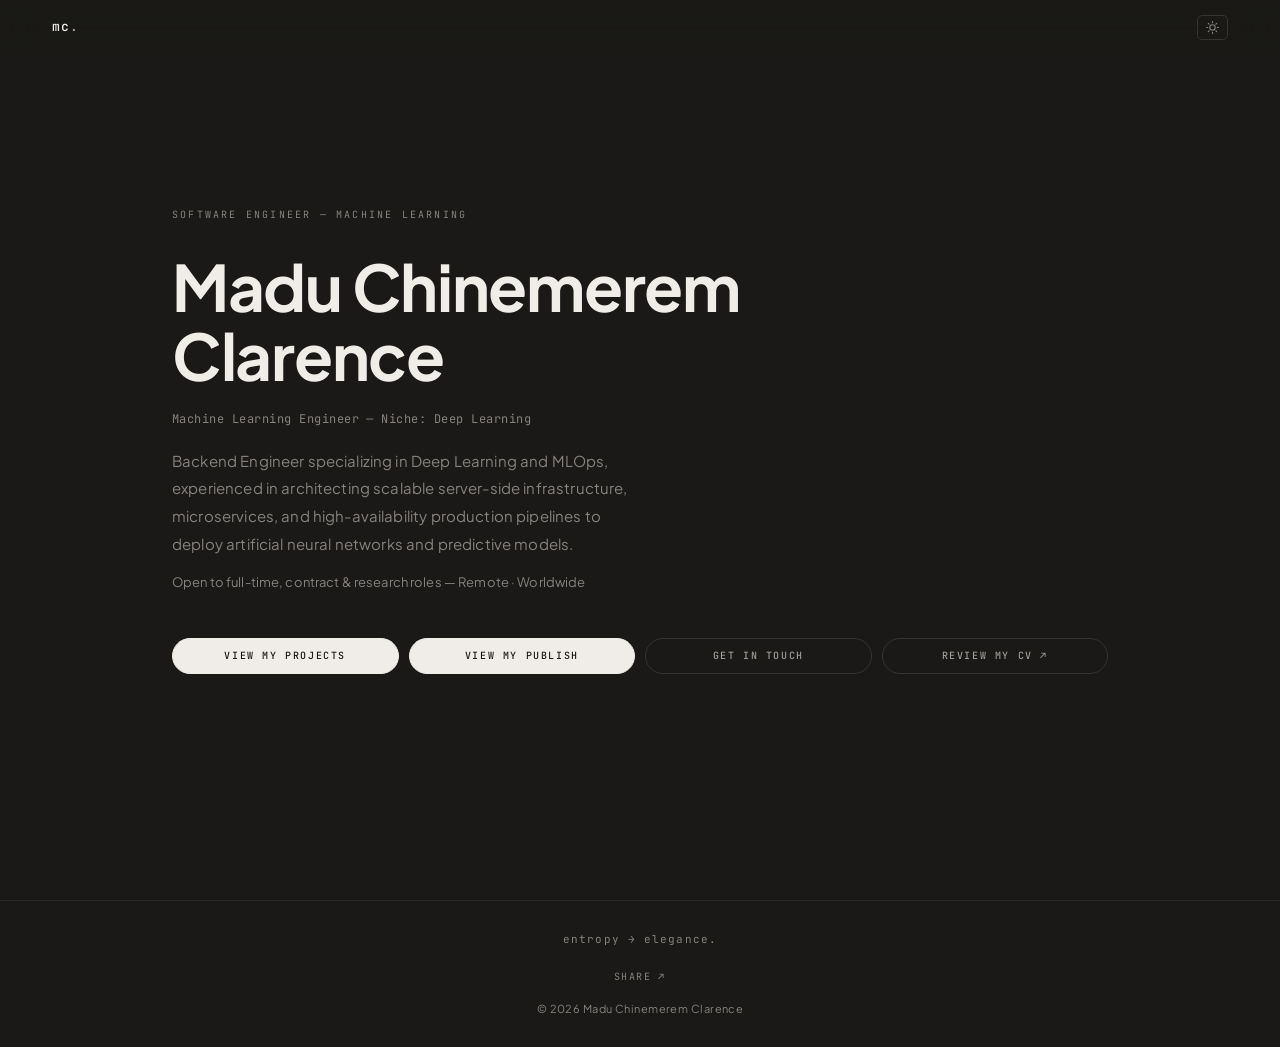
==== commit beded61c: "fix: Keywords chnages" ====
--- a/index.html
+++ b/index.html
@@ -14,7 +14,7 @@
     />
     <meta
       name="keywords"
-      content="Machine Learning Engineer, Freelance ML Engineer, MLOps, Python, Rust, FastAPI, AWS, Docker, AI engineer, deep learning, data pipelines, Chinemerem Madu, Madu Clarence"
+      content="Machine Learning Engineer, Backend Software Engineer, MLOps, Python, Rust, FastAPI, AWS, Docker, Deep Learning Engineer, deep learning, MLOps Engineer, Chinemerem Madu, Madu Clarence"
     />
     <meta name="author" content="Madu Chinemerem Clarence" />
     <meta
@@ -23,13 +23,13 @@
     />
     <meta name="referrer" content="no-referrer-when-downgrade" />
     <meta name="format-detection" content="telephone=no" />
-    <link rel="canonical" href="https://chinemeremmadu.vercel.app/" />
+    <link rel="canonical" href="https://clarence6174.github.io/" />
     <link rel="sitemap" type="application/xml" href="/sitemap.xml" />
     <link rel="llms" type="text/plain" href="/llms.txt" />
 
     <!-- ── OPEN GRAPH ── -->
     <meta property="og:type" content="website" />
-    <meta property="og:url" content="https://chinemeremmadu.vercel.app/" />
+    <meta property="og:url" content="https://clarence6174.github.io/" />
     <meta
       property="og:title"
       content="Chinemerem Madu — Freelance Machine Learning Engineer"
@@ -40,11 +40,11 @@
     />
     <meta
       property="og:image"
-      content="https://chinemeremmadu.vercel.app/images/android-chrome-512x512.png"
+      content="https://clarence6174.github.io/images/android-chrome-512x512.png"
     />
     <meta
       property="og:image:secure_url"
-      content="https://chinemeremmadu.vercel.app/images/android-chrome-512x512.png"
+      content="https://clarence6174.github.io/images/android-chrome-512x512.png"
     />
     <meta property="og:image:type" content="image/png" />
     <meta property="og:image:width" content="1200" />
@@ -70,7 +70,7 @@
     />
     <meta
       name="twitter:image"
-      content="https://chinemeremmadu.vercel.app/images/android-chrome-512x512.png"
+      content="https://clarence6174.github.io/images/android-chrome-512x512.png"
     />
     <meta
       name="twitter:image:alt"
@@ -83,11 +83,11 @@
         {
           "@context": "https://schema.org",
           "@type": "Person",
-          "@id": "https://chinemeremmadu.vercel.app/#person",
+          "@id": "https://clarence6174.github.io/#person",
           "name": "Madu Chinemerem Clarence",
           "alternateName": ["Chinemerem Madu", "Clarence Madu"],
-          "url": "https://chinemeremmadu.vercel.app/",
-          "image": "https://chinemeremmadu.vercel.app/images/android-chrome-512x512.png",
+          "url": "https://clarence6174.github.io/",
+          "image": "https://clarence6174.github.io/images/android-chrome-512x512.png",
           "sameAs": [
             "https://github.com/Clarence6174",
             "https://www.linkedin.com/in/chinemerem-madu-8875a93b0",
@@ -117,10 +117,10 @@
         {
           "@context": "https://schema.org",
           "@type": "WebSite",
-          "@id": "https://chinemeremmadu.vercel.app/#website",
-          "url": "https://chinemeremmadu.vercel.app/",
+          "@id": "https://clarence6174.github.io/#website",
+          "url": "https://clarence6174.github.io/",
           "name": "Madu Chinemerem Clarence",
-          "author": { "@id": "https://chinemeremmadu.vercel.app/#person" },
+          "author": { "@id": "https://clarence6174.github.io/#person" },
           "inLanguage": "en-US"
         }
       ]
@@ -264,8 +264,10 @@
           Machine Learning Engineer &mdash; Niche: Deep Learning
         </p>
         <p class="hero-subtitle">
-          A Software Engineer specializing in Machine Learning — with a deep
-          focus on Deep Learning systems, from research to production.
+          Backend Engineer specializing in Deep Learning and MLOps, experienced
+          in architecting scalable server-side infrastructure, microservices,
+          and high-availability production pipelines to deploy artificial neural
+          networks and predictive models.
         </p>
         <p class="hero-availability">
           Open to full-time, contract &amp; research roles — Remote · Worldwide
@@ -486,7 +488,7 @@
       document
         .getElementById("copyLinkBtn")
         .addEventListener("click", function () {
-          var url = "https://chinemeremmadu.vercel.app/";
+          var url = "https://clarence6174.github.io/";
           var confirm = document.getElementById("copyConfirm");
           if (navigator.clipboard && window.isSecureContext) {
             navigator.clipboard
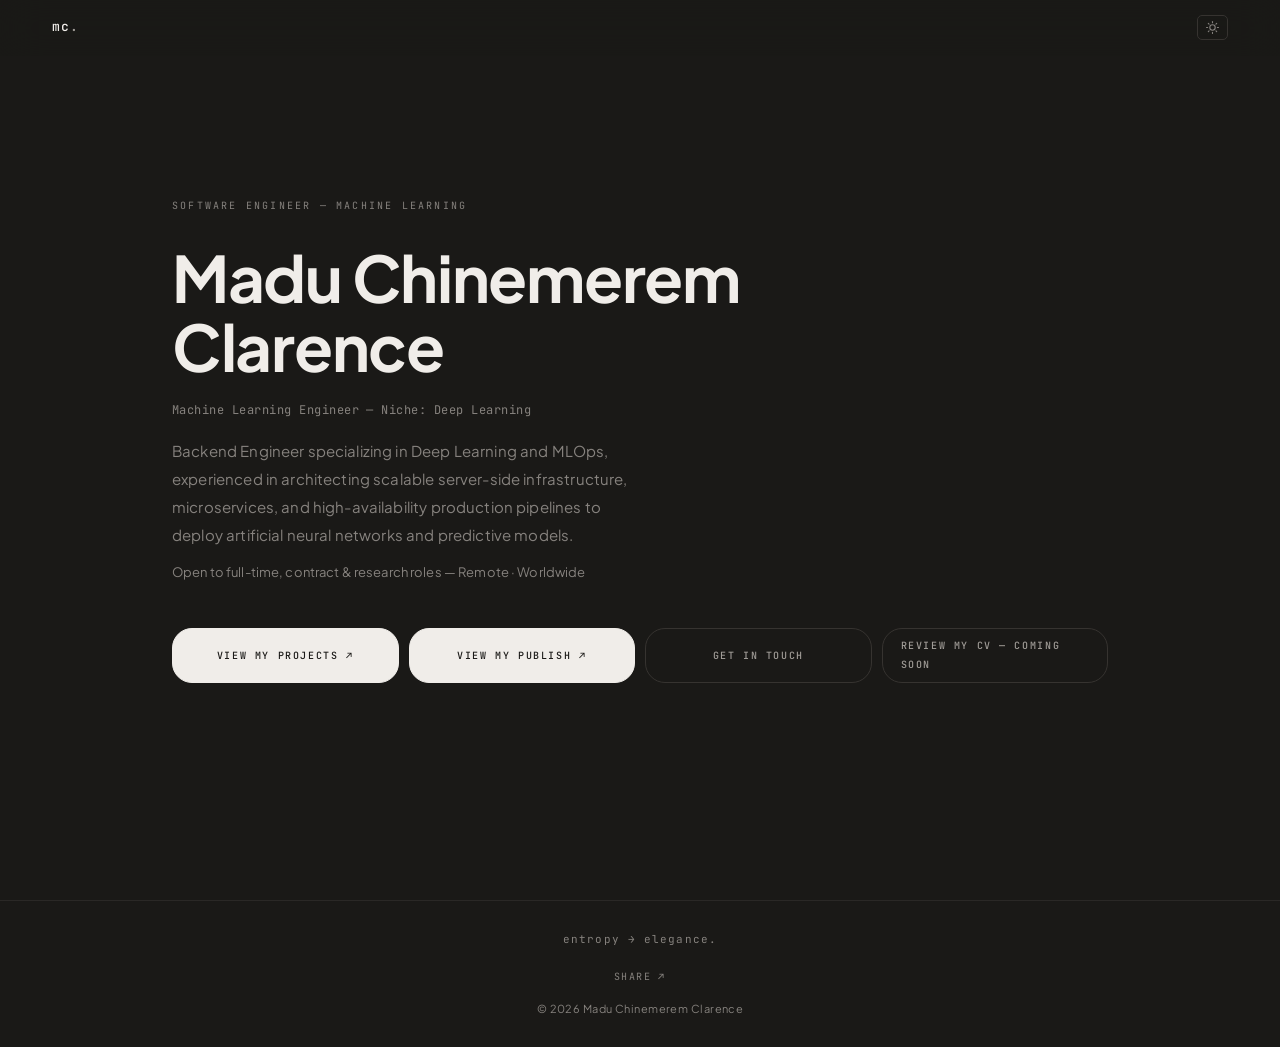
==== commit 0ea98bd3: "fix: trim keyword metadata, fix dead anchor links, disable CV until PDF is ready - Trim meta keyword" ====
--- a/index.html
+++ b/index.html
@@ -14,7 +14,7 @@
     />
     <meta
       name="keywords"
-      content="Machine Learning Engineer, Backend Software Engineer, MLOps, Python, Rust, FastAPI, AWS, Docker, Deep Learning Engineer, deep learning, MLOps Engineer, Chinemerem Madu, Madu Clarence"
+      content="Machine Learning Engineer, MLOps, Deep Learning, Python, PyTorch, FastAPI, AWS, Docker, Chinemerem Madu, Madu Clarence"
     />
     <meta name="author" content="Madu Chinemerem Clarence" />
     <meta
@@ -101,15 +101,13 @@
           "worksFor": { "@type": "Organization", "name": "Self-employed" },
           "knowsAbout": [
             "Machine Learning",
+            "Deep Learning",
             "MLOps",
             "Python",
-            "Rust",
+            "PyTorch",
             "FastAPI",
             "AWS",
-            "Docker",
-            "Deep Learning",
-            "NLP",
-            "Computer Vision"
+            "Docker"
           ],
           "email": "mailto:Chinemerem.Madu@proton.me",
           "description": "Software Engineer specializing in Machine Learning with a niche in Deep Learning. Builds end-to-end ML systems, production pipelines, and distributed backend infrastructure."
@@ -274,13 +272,20 @@
         </p>
         <div class="hero-ctas">
           <a
-            href="#projects"
+            href="https://github.com/Clarence6174"
+            target="_blank"
+            rel="noopener"
             class="btn btn-primary"
-            title="View ML Engineering Projects"
-            >View my Projects</a
-          >
-          <a href="#publish" class="btn btn-primary" title="View Published Work"
-            >View my Publish</a
+            title="View ML Engineering Projects on GitHub"
+            >View my Projects ↗</a
+          >
+          <a
+            href="https://medium.com/@chinemeremmadu"
+            target="_blank"
+            rel="noopener"
+            class="btn btn-primary"
+            title="View Published Work on Medium"
+            >View my Publish ↗</a
           >
           <a
             href="mailto:Chinemerem.Madu@proton.me"
@@ -288,13 +293,11 @@
             title="Email Chinemerem Madu"
             >Get in Touch</a
           >
-          <a
-            href="resume.pdf"
-            target="_blank"
-            rel="noopener"
+          <span
             class="btn btn-ghost"
-            title="Download CV PDF"
-            >Review my CV ↗</a
+            aria-disabled="true"
+            title="CV coming soon"
+            >Review my CV — coming soon</span
           >
         </div>
       </section>
